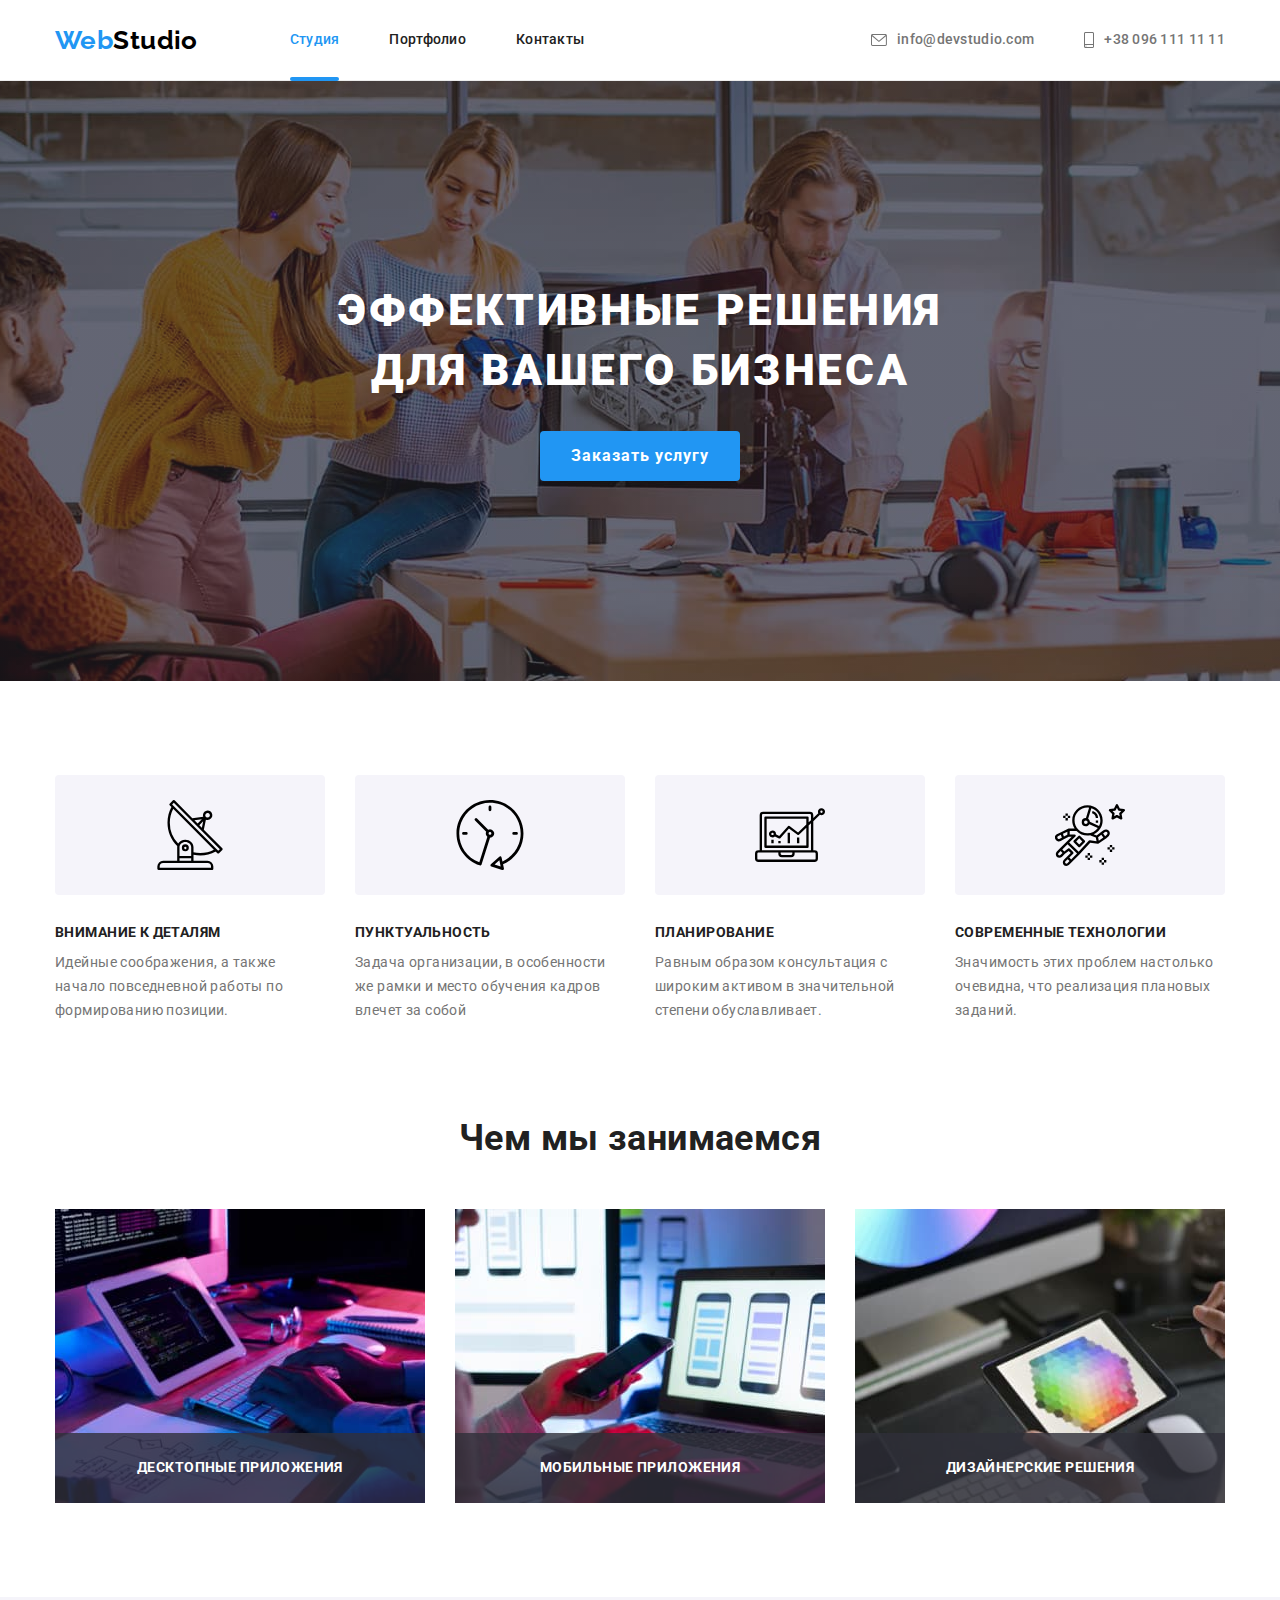
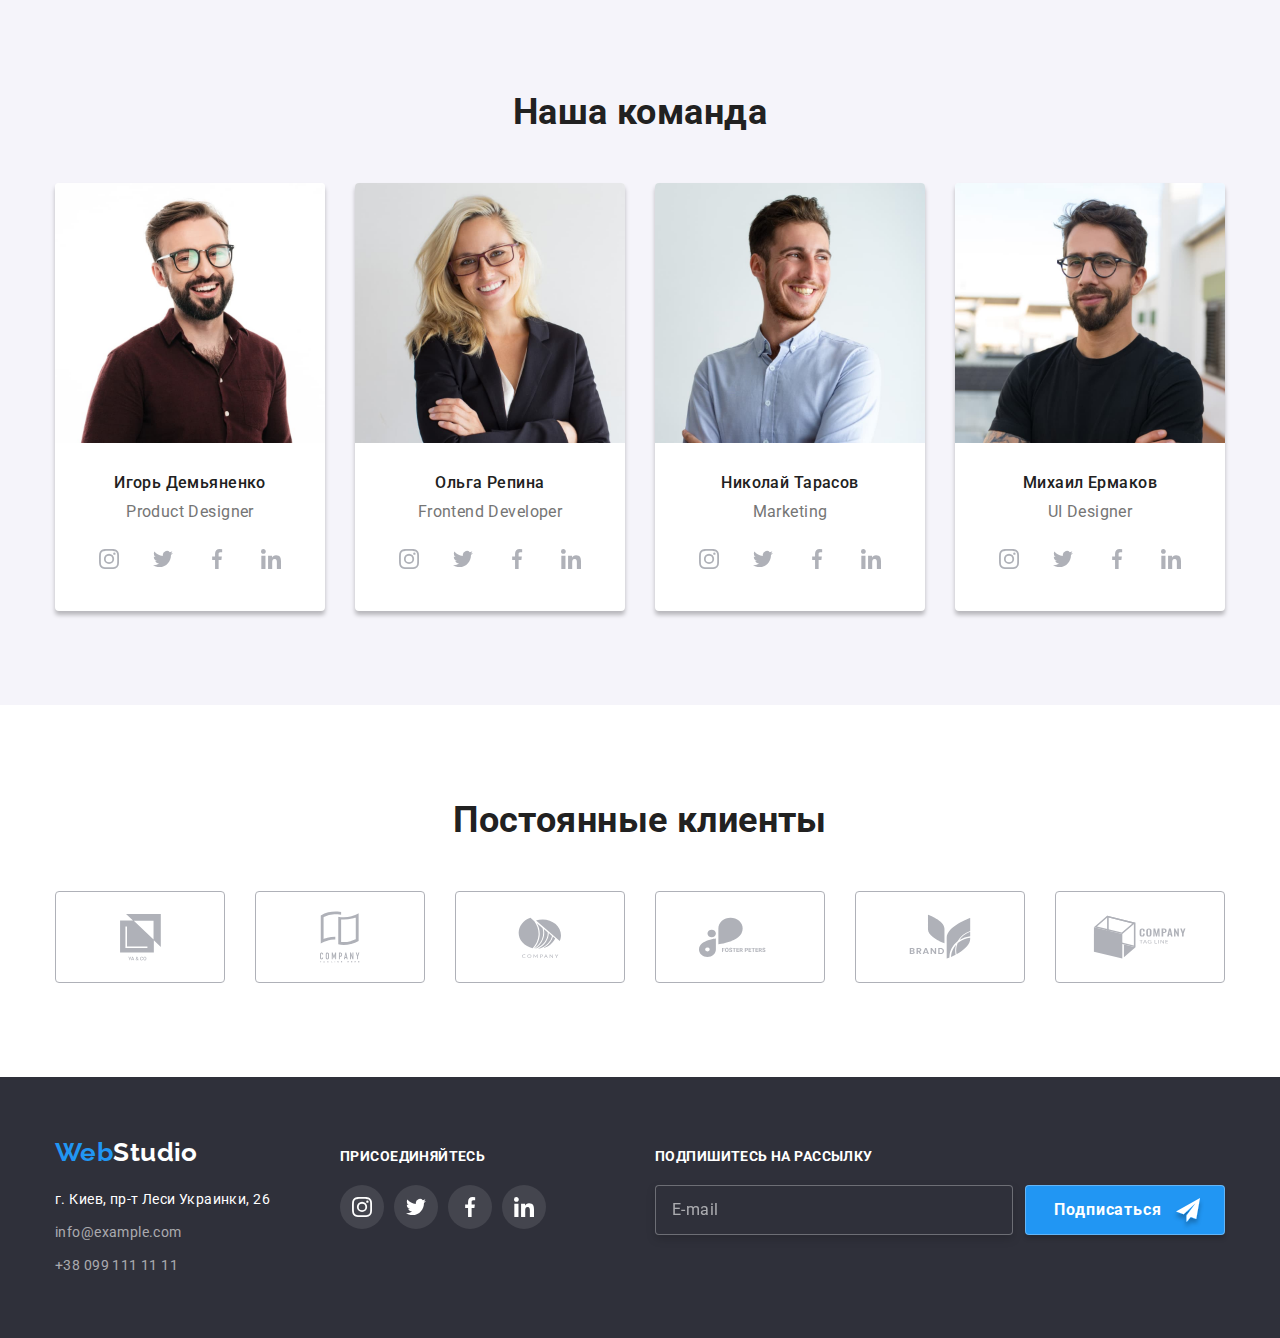
==== index.html @ 06e53507 "begin" ====
<!DOCTYPE html>
<html lang="ru">
<head>
    <meta charset="UTF-8">
    <meta name="viewport" content="width=device-width, initial-scale=1.0">
    <title>WebStudio</title>
    <link rel="preconnect" href="https://fonts.googleapis.com">
    <link rel="preconnect" href="https://fonts.gstatic.com" crossorigin>
    <link href="https://fonts.googleapis.com/css2?family=Raleway:wght@700&family=Roboto:wght@400;500;700;900&display=swap" rel="stylesheet">
    <link rel="stylesheet" href="https://cdnjs.cloudflare.com/ajax/libs/modern-normalize/1.1.0/modern-normalize.min.css">
    <link rel="stylesheet" href="./css/styles.css">
</head>
<body>
    <!-- Header -->
    <header class="header">
        <div class="conteiner main-nav">
            <nav class="navigation">
                <a class="header-logo link" href="./index.html"><span class="logo">Web</span>Studio</a>
                <ul class="navigation-list list">
                    <li class="navigation-list-item">
                        <a class="navigation-list-link link current" href="./index.html">Студия</a>
                    </li>
                    <li class="navigation-list-item">
                        <a class="navigation-list-link link" href="./portfolio.html">Портфолио</a>
                    </li>
                    <li class="navigation-list-item">
                        <a class="navigation-list-link link" href="">Контакты</a>
                    </li>
                </ul>
            </nav>
            <ul class="header-list list">
                <li class="header-list-item">
                    <a class="header-list-link link" href="mailto:info@devstudio.com">
                            <svg class="header-list-svg" width="16" height="12">
                                <use href="./images/icons.svg#envelope"></use>
                            </svg>
                        info@devstudio.com
                    </a>
                </li>
                <li class="header-list-item">
                    <a class="header-list-link link" href="tel:+380961111111">
                            <svg class="header-list-svg" width="10" height="16">
                                <use href="./images/icons.svg#smartphone"></use>
                            </svg>
                            +38 096 111 11 11
                    </a>
                </li>
            </ul>
        </div>
    </header>
    <main>
            <!-- Hero -->
        <section class="hero">
            <div class="conteiner">
                <h1 class="hero-title">Эффективные решения для вашего бизнеса</h1>
                <button class="hero-btn" type="button" data-modal-open>Заказать услугу</button>
            </div>
        </section>
        <!-- About us -->
        <section class="about-us section">
            <div class="conteiner">
                <h2 class="visually-hidden">Наши преимущества</h2>
                <ul class="about-us-list list">
                    <li class="about-us-item">
                        <div class="about-us-icon">
                            <svg class="about-us-svg" width="70" height="70">
                                <use href="./images/icons.svg#antenna"></use>
                            </svg>
                        </div>
                        <h3 class="about-us-title">Внимание к деталям</h3>
                        <p class="about-us-text">Идейные соображения, а также начало повседневной работы по формированию позиции.</p>
                    </li>
                    <li class="about-us-item">
                        <div class="about-us-icon">
                            <svg class="about-us-svg" width="70" height="70">
                                <use href="./images/icons.svg#clock"></use>
                            </svg>
                        </div>
                        <h3 class="about-us-title">Пунктуальность</h3>
                        <p class="about-us-text">Задача организации, в особенности же рамки и место обучения кадров влечет за собой</p>
                    </li>
                    <li class="about-us-item">
                        <div class="about-us-icon">
                            <svg class="about-us-svg" width="70" height="70">
                                <use href="./images/icons.svg#diagram"></use>
                            </svg>
                        </div>
                        <h3 class="about-us-title">Планирование</h3>
                        <p class="about-us-text">Равным образом консультация с широким активом в значительной степени обуславливает.</p>
                    </li>
                    <li class="about-us-item">
                        <div class="about-us-icon">
                            <svg class="about-us-svg" width="70" height="70">
                                <use href="./images/icons.svg#astronaut"></use>
                            </svg>
                        </div>
                        <h3 class="about-us-title">Современные технологии</h3>
                        <p class="about-us-text">Значимость этих проблем настолько очевидна, что реализация плановых заданий.</p>
                    </li>
                </ul>
            </div>
        </section>
        <!-- Our work -->
        <section class="our-work">
            <div class="conteiner">
                <h2 class="our-work-title">Чем мы занимаемся</h2>
                <ul class="our-work-list list">
                    <li class="our-work-item">
                        <div class="our-work-content">
                            <p class="our-work-text">Десктопные приложения</p>
                        </div>
                        <img class="our-work-img" src="./images/box1.jpg" alt="Ноутбук" width="370" height="294">
                    </li>
                    <li class="our-work-item">
                        <div class="our-work-content">
                            <p class="our-work-text">Мобильные приложения</p>
                        </div>
                        <img class="our-work-img" src="./images/box2.jpg" alt="Телефон" width="370" height="294">
                    </li>
                    <li class="our-work-item">
                        <div class="our-work-content">
                            <p class="our-work-text">Дизайнерские решения</p>
                        </div>
                        <img class="our-work-img" src="./images/box3.jpg" alt="Планшет" width="370" height="294">
                    </li>
                </ul>
            </div>
        </section>
        <!-- Our team -->
        <section class="our-team section">
            <div class="conteiner">
                <h2 class="our-team-title">Наша команда</h2>
                <ul class="our-team-list list">
                    <li class="our-team-item">
                        <img class="our-team-img" src="./images/img1.jpg" alt="Product Designer" width="270" height="260">
                        <div class="our-team-info">
                            <h3 class="our-team-name">Игорь Демьяненко</h3>
                            <p class="our-team-text" lang="en">Product Designer</p>
                            <ul class="our-team-social-icon-list list">
                                <li class="our-team-social-icon-item">
                                    <a href="" class="our-team-social-icon-link">
                                        <svg class="social-icon" width="20" height="20">
                                            <use href="./images/icons.svg#instagram"></use>
                                        </svg>
                                    </a>
                                </li>
                                <li class="our-team-social-icon-item">
                                    <a href="" class="our-team-social-icon-link">
                                        <svg class="social-icon" width="20" height="20">
                                            <use href="./images/icons.svg#twitter"></use>
                                        </svg>
                                    </a>
                                </li>
                                <li class="our-team-social-icon-item">
                                    <a href="" class="our-team-social-icon-link">
                                        <svg class="social-icon" width="20" height="20">
                                            <use href="./images/icons.svg#facebook"></use>
                                        </svg>
                                    </a>
                                </li>
                                <li class="our-team-social-icon-item">
                                    <a href="" class="our-team-social-icon-link">
                                        <svg class="social-icon" width="20" height="20">
                                            <use href="./images/icons.svg#linkedin"></use>
                                        </svg>
                                    </a>
                                </li>
                            </ul>
                        </div>
                    </li>
                    <li class="our-team-item">
                        <img class="our-team-img" src="./images/img2.jpg" alt="Frontend Developer" width="270" height="260">
                        <div class="our-team-info">
                            <h3 class="our-team-name">Ольга Репина</h3>
                            <p class="our-team-text" lang="en">Frontend Developer</p>
                            <ul class="our-team-social-icon-list list">
                                <li class="our-team-social-icon-item">
                                    <a href="" class="our-team-social-icon-link">
                                        <svg class="social-icon" width="20" height="20">
                                            <use href="./images/icons.svg#instagram"></use>
                                        </svg>
                                    </a>
                                </li>
                                <li class="our-team-social-icon-item">
                                    <a href="" class="our-team-social-icon-link">
                                        <svg class="social-icon" width="20" height="20">
                                            <use href="./images/icons.svg#twitter"></use>
                                        </svg>
                                    </a>
                                </li>
                                <li class="our-team-social-icon-item">
                                    <a href="" class="our-team-social-icon-link">
                                        <svg class="social-icon" width="20" height="20">
                                            <use href="./images/icons.svg#facebook"></use>
                                        </svg>
                                    </a>
                                </li>
                                <li class="our-team-social-icon-item">
                                    <a href="" class="our-team-social-icon-link">
                                        <svg class="social-icon" width="20" height="20">
                                            <use href="./images/icons.svg#linkedin"></use>
                                        </svg>
                                    </a>
                                </li>
                            </ul>
                        </div>
                    </li>
                    <li class="our-team-item">
                        <img class="our-team-img" src="./images/img3.jpg" alt="Marketing" width="270" height="260">
                        <div class="our-team-info">
                            <h3 class="our-team-name">Николай Тарасов</h3>
                            <p class="our-team-text" lang="en">Marketing</p>
                            <ul class="our-team-social-icon-list list">
                                <li class="our-team-social-icon-item">
                                    <a href="" class="our-team-social-icon-link">
                                        <svg class="social-icon" width="20" height="20">
                                            <use href="./images/icons.svg#instagram"></use>
                                        </svg>
                                    </a>
                                </li>
                                <li class="our-team-social-icon-item">
                                    <a href="" class="our-team-social-icon-link">
                                        <svg class="social-icon" width="20" height="20">
                                            <use href="./images/icons.svg#twitter"></use>
                                        </svg>
                                    </a>
                                </li>
                                <li class="our-team-social-icon-item">
                                    <a href="" class="our-team-social-icon-link">
                                        <svg class="social-icon" width="20" height="20">
                                            <use href="./images/icons.svg#facebook"></use>
                                        </svg>
                                    </a>
                                </li>
                                <li class="our-team-social-icon-item">
                                    <a href="" class="our-team-social-icon-link">
                                        <svg class="social-icon" width="20" height="20">
                                            <use href="./images/icons.svg#linkedin"></use>
                                        </svg>
                                    </a>
                                </li>
                            </ul>
                        </div>
                    </li>
                    <li class="our-team-item">
                        <img class="our-team-img" src="./images/img4.jpg" alt="UI Designer" width="270" height="260">
                        <div class="our-team-info">
                            <h3 class="our-team-name">Михаил Ермаков</h3>
                            <p class="our-team-text" lang="en">UI Designer</p>
                            <ul class="our-team-social-icon-list list">
                                <li class="our-team-social-icon-item">
                                    <a href="" class="our-team-social-icon-link">
                                        <svg class="social-icon" width="20" height="20">
                                            <use href="./images/icons.svg#instagram"></use>
                                        </svg>
                                    </a>
                                </li>
                                <li class="our-team-social-icon-item">
                                    <a href="" class="our-team-social-icon-link">
                                        <svg class="social-icon" width="20" height="20">
                                            <use href="./images/icons.svg#twitter"></use>
                                        </svg>
                                    </a>
                                </li>
                                <li class="our-team-social-icon-item">
                                    <a href="" class="our-team-social-icon-link">
                                        <svg class="social-icon" width="20" height="20">
                                            <use href="./images/icons.svg#facebook"></use>
                                        </svg>
                                    </a>
                                </li>
                                <li class="our-team-social-icon-item">
                                    <a href="" class="our-team-social-icon-link">
                                        <svg class="social-icon" width="20" height="20">
                                            <use href="./images/icons.svg#linkedin"></use>
                                        </svg>
                                    </a>
                                </li>
                            </ul>
                        </div>
                    </li>
                </ul>
            </div>
        </section>
        <section class="client section">
            <div class="conteiner">
            <h2 class="client-title">Постоянные клиенты</h2>
            <ul class="client-list list">
                <li class="client-item">
                    <a href="" class="client-link">
                        <svg class="client-svg" width="41" height="46.7">
                            <use href="./images/icons.svg#client-one"></use>
                        </svg>
                    </a>
                </li>
                <li class="client-item">
                    <a href="" class="client-link">
                        <svg class="client-svg" width="40" height="52">
                            <use href="./images/icons.svg#client-two"></use>
                        </svg>
                    </a>
                </li>
                <li class="client-item">
                    <a href="" class="client-link">
                        <svg class="client-svg" width="43.46" height="41.18">
                            <use href="./images/icons.svg#client-three"></use>
                        </svg>
                    </a>
                </li>
                <li class="client-item">
                    <a href="" class="client-link">
                        <svg class="client-svg" width="84.44" height="40.62">
                            <use href="./images/icons.svg#client-four"></use>
                        </svg>
                    </a>
                </li>
                <li class="client-item">
                    <a href="" class="client-link">
                        <svg class="client-svg" width="62.54" height="45.43">
                            <use href="./images/icons.svg#client-five"></use>
                        </svg>
                    </a>
                </li>
                <li class="client-item">
                    <a href="" class="client-link">
                        <svg class="client-svg" width="93.79" height="43.93">
                            <use href="./images/icons.svg#client-six"></use>
                        </svg>
                    </a>
                </li>
            </ul>
            </div>

        </section>
    </main>
 
    <!-- Footer -->
    <footer class="footer">
        <div class="conteiner footer-conteiner">
            <div class="footer-info">
                <a class="footer-logo link" href="./index.html"><span class="logo">Web</span>Studio</a>
                <address class="footer-address">
                    <ul class="footer-address-list list">
                        <li class="footer-address-item">
                            <p class="footer-address-text">г. Киев, пр-т Леси Украинки, 26</p>
                        </li>
                        <li class="footer-address-item">
                            <a class="footer-address-link link" href="mailto:info@example.com">info@example.com</a>
                        </li>
                        <li class="footer-address-item">
                            <a class="footer-address-link link" href="tel:+380991111111">+38 099 111 11 11</a>
                        </li>
                    </ul>
                
                </address> 
            </div>
            <div class="footer-social-icon">
                <p class="footer-text">Присоединяйтесь</p>
                <ul class="footer-social-icon-list list">
                    <li class="footer-social-icon-item">
                        <a href="" class="footer-social-icon-link">
                            <svg class="social-icon" width="20" height="20">
                                <use href="./images/icons.svg#instagram"></use>
                            </svg>
                        </a>
                    </li>
                    <li class="footer-social-icon-item">
                        <a href="" class="footer-social-icon-link">
                            <svg class="social-icon" width="20" height="20">
                                <use href="./images/icons.svg#twitter"></use>
                            </svg>
                        </a>
                    </li>
                    <li class="footer-social-icon-item">
                        <a href="" class="footer-social-icon-link">
                            <svg class="social-icon" width="20" height="20">
                                <use href="./images/icons.svg#facebook"></use>
                            </svg>
                        </a>
                    </li>
                    <li class="footer-social-icon-item">
                        <a href="" class="footer-social-icon-link">
                            <svg class="social-icon" width="20" height="20">
                                <use href="./images/icons.svg#linkedin"></use>
                            </svg>
                        </a>
                    </li>
                </ul>


            </div>
            <div class="footer-send">
                <p class="footer-text">Подпишитесь на рассылку</p>
                <form class="footer-form">
                    <label for="footer-name"></label>
                    <input type="email" class="footer-input" name="footer-name" id="footer-name" placeholder="E-mail">
                    <button type="submit" class="footer-btn-send"><span class="send-text">Подписаться</span></button>

                </form>

            </div>
        </div>
    </footer>
    <div class="backdrop is-hidden" data-modal>
        <div class="modal">
            <button type="button" class="close-btn" data-modal-close>
                <svg class="close-btn-svg" width="11" height="11">
                    <use href="./images/icons.svg#close"></use>
                </svg>
            </button>
            <p class="modal-title">Оставьте свои данные, мы вам перезвоним</p>
            <form class="modal-form">
                <div class="modal-form-group">
                    <label for="user-name" class="form-label"><span class="modal-form-text">Имя</span></label>
                    <div class="modal-form-part">
                        <input type="text" class="modal-input" name="user-name" id="user-name">
                        <svg class="modal-svg" width="18" height="18">
                            <use href="./images/icons.svg#person-modal"></use>
                        </svg>
                    </div>

                </div>
                <div class="modal-form-group">
                    <label for="tel" class="form-label"><span class="modal-form-text">Телефон</span></label>
                    <div class="modal-form-part">
                        <input type="tel" class="modal-input" name="tel" id="tel">
                        <svg class="modal-svg" width="18" height="18">
                            <use href="./images/icons.svg#phone-modal"></use>
                        </svg>
                    </div>

                </div>
                <div class="modal-form-group">
                    <label for="mail" class="form-label"><span class="modal-form-text">Почта</span></label>
                    <div class="modal-form-part">
                        <input type="email" class="modal-input" name="mail" id="mail">
                        <svg class="modal-svg" width="18" height="18">
                            <use href="./images/icons.svg#email-modal"></use>
                        </svg>
                    </div>

                </div>
                <div class="modal-form-group">
                    <label for="comment" class="form-label"><span class="modal-form-text">Комментарий</span></label>
                    <textarea class="modal-textarea" name="comment" id="comment" placeholder="Введите текст"></textarea>
                </div>
                <div class="modal-checkbox">
                    <input type="checkbox" class="checkbox-input" name="polyci" id="policy">
                    <label for="policy" class="checkbox-label">
                        <span class="checkbox-text">Соглашаюсь с рассылкой и принимаю <a href="" class="checkbox-link">Условия договора</a></span>
                    </label>
                        
                                  

                </div>

                <div class="modal-form-btn">
                    <button type="submit" class="modal-btn-send">Отправить</button>
                </div>

            </form>
        </div>
    </div>
    <script src="./js/modal.js"></script>
</body>
</html>
---- css/styles.css ----
:root {
    --accent-color: #2196F3;
    --main-color: #212121; 
    --second-color: #757575;
    --next-color: #FFFFFF;
    --primary-black-color: #000000;
    --bg-color:#2F303A;
    --second-bg-color: #F5F4FA;
    --address-link-color: rgba(255, 255, 255, 0.6);
    --border-color: #EEEEEE;
}
 
body {
    font-family: 'Roboto',  Tahoma, sans-serif;
    color: var( --main-color);
    background-color: var(--next-color);
    letter-spacing: 0.03em;
    font-size: 14px;
}
p, h1, h2, h3, h4, h5, h6 {
    margin: 0;
}
ul {
    padding-left: 0;
    margin: 0;
}
img{
    display: block;
    max-width: 100%;
    height: auto;
}
.link {
    text-decoration: none;
}
.list {
    list-style: none;
}
.visually-hidden {
    position: absolute;
    white-space: nowrap;
    width: 1px;
    height: 1px;
    overflow: hidden;
    border: 0;
    padding: 0;
    clip: rect(0 0 0 0);
    clip-path: inset(50%);
    margin: -1px;
  }
 
.conteiner{
    width: 1200px;
    padding-left: 15px;
    padding-right: 15px;
    margin: 0 auto;

}
.section{
    padding-top: 94px;
    padding-bottom: 94px;
}
.header{
    border-bottom: 1px solid #ECECEC;
}

.header-logo {
    margin-right: 92px;

    font-family: 'Raleway';
    font-weight: 700;
    font-size: 26px;
    line-height: 1.19;
    color: var(--primary-black-color);

}
.logo {
    color: var(--accent-color);
}
.main-nav{
    display: flex;
    align-items: center;
    justify-content: space-between;
}
.navigation{
    display: flex;
    align-items: center;
}
.navigation-list{
    display: flex;
}
.navigation-list-item:not(:last-child){
    margin-right: 50px;
}
.navigation-list-link {
    position: relative;
    display: block;
    padding-top: 32px;
    padding-bottom: 32px;
    

    font-weight: 500;
    line-height: 1.14;
    letter-spacing: 0.02em;
    color: var( --main-color);

    transition: color 250ms cubic-bezier(0.4, 0, 0.2, 1);
}
.current {
    color: var(--accent-color);
}
.current::after{
    content: "";
    display: block;
    position: absolute;
    bottom: -1px;
    height: 4px;
    width: 100%;
    border-radius: 2px;
    background-color: var(--accent-color);
}
.header-list{
    display: flex;
}
.header-list-item:not(:last-child){
    margin-right: 50px;
}

.header-list-link{
    display: flex;
    align-items: center;
    padding-top: 32px;
    padding-bottom: 32px;

    font-weight: 500;
    line-height: 1.14;
    letter-spacing: 0.02em;
    color: var( --second-color);
    fill: var(--second-color);
    
    transition: color 250ms cubic-bezier(0.4, 0, 0.2, 1),
                fill 250ms cubic-bezier(0.4, 0, 0.2, 1);

}
.navigation-list-link:hover,
.navigation-list-link:focus{
    color: var(--accent-color);
}
.header-list-svg{
    margin-right: 10px;
    
}

.header-list-link:hover,
.header-list-link:focus{
    color: var(--accent-color);
    fill: var(--accent-color);
    
}


.hero{
    padding-top: 200px;
    padding-bottom: 200px;
    text-align: center;

    height: 600px;
    max-width: 1600px;
    margin-left: auto;
    margin-right: auto;
    background-color: var(--bg-color);
    background-image: linear-gradient(rgba(47, 48, 58, 0.4), rgba(47, 48, 58, 0.4)), url(../images/hero.jpg);
    background-repeat: no-repeat;
    background-size: cover;
    background-position: center;
    
 }
.hero-title{
    width: 696px;
    margin: 0 auto;
    margin-bottom: 30px;
    font-weight: 900;
    font-size: 44px;
    line-height: 1.36;
    letter-spacing: 0.06em;
    text-transform: uppercase;
    color: var(--next-color);
}
.hero-btn{
    text-align: center;
    border: none;
    border-radius: 4px;
    
    background-color: var(--accent-color);
    font-family: 'Roboto';
    font-weight: 700;
    font-size: 16px;
    line-height: 1.88;
    letter-spacing: 0.06em;
    color: var(--next-color);
    cursor: pointer;
    
    min-width: 200px;
    height: 50px;

}
.about-us-list{
    display: flex;
}
.about-us-item{
    width: 270px;
}
.about-us-item:not(:last-child){
    margin-right: 30px;
}
.about-us-icon{
    display: flex;
    justify-content: center;
    align-items: center;
    height: 120px;
    background-color: #F5F4FA;
    border-radius: 4px;
    margin-bottom: 30px;
}
.about-us-title{
    margin-bottom: 10px;

    font-size: 14px;
    line-height: 1.14;
    text-transform: uppercase;
}
.about-us-text{
    line-height: 1.71;
    color: var(--second-color);
}
.our-work{
    padding-bottom: 94px;
}
.our-work-list{
    display: flex;
}
.our-work-item:not(:last-child){
margin-right: 30px;
}
.our-work-item{
    position: relative;
}
.our-work-content{
    display: flex;
    justify-content: center;
    align-items: center;
    position: absolute;
    bottom: 0;
    left: 0;
    width: 100%;
    height: 70px;
    background-color: rgba(47, 48, 58, 0.8);
    
}
.our-work-text{
    font-weight: 700;
    line-height: 1.14;
    text-transform: uppercase;

    color: #FFFFFF;

}
.our-work-title,
.our-team-title,
.client-title{
    margin-bottom: 50px;
    font-size: 36px;
    line-height: 1.17;
    text-align: center;
}
.our-team{
    background-color:#F5F4FA;
}
.our-team-list{
    display: flex;
}
.our-team-item{
    width: 270px;
    border-radius: 4px;
    overflow: hidden;
    background-color: #fff;
    box-shadow: 0px 4px 4px 0px rgba(0, 0, 0, 0.25);
}
.our-team-item:not(:last-child){
    margin-right: 30px;
}
.our-team-info{
    padding-top: 30px;
    padding-bottom: 30px;
    padding-right: 32px;
    padding-left: 32px;
    text-align: center;
}
.our-team-name{
    margin-bottom: 10px;
    font-weight: 500;
    font-size: 16px;
    line-height: 1.19;
}

.our-team-text{
    font-size: 16px;
    line-height: 1.19;
    color: var(--second-color);
}
.our-team-social-icon-list{
    display: flex;
    justify-content: space-between;
    margin-top: 16px;
}
.our-team-social-icon-link{
    display: flex;
    justify-content: center;
    align-items: center;
    width: 44px;
    height: 44px;
    border-radius: 50%;
    fill: #AFB1B8; 

    transition: background-color 250ms cubic-bezier(0.4, 0, 0.2, 1),
                fill 250ms cubic-bezier(0.4, 0, 0.2, 1);
}

.our-team-social-icon-link:hover,
.our-team-social-icon-link:focus{
    background-color: var(--accent-color);
    fill: var(--next-color);
}
.client-list{
    display: flex;
}
.client-link{
    display: flex;
    justify-content: center;
    align-items: center;
    width: 170px;
    height: 92px;
    border-radius: 4px;
    fill: #AFB1B8; 
    border: 1px solid #AFB1B8;

    transition: border 250ms cubic-bezier(0.4, 0, 0.2, 1),
                fill 250ms cubic-bezier(0.4, 0, 0.2, 1);
}
.client-link:hover,
.client-link:focus{
    border: 1px solid var(--accent-color);
    fill: var(--accent-color);
}
.client-item:not(:last-child){
    margin-right: 30px;
}
.footer{
    background-color: var(--bg-color);
    padding-top: 60px;
    padding-bottom: 60px;
    }
.footer-conteiner{
    display: flex;
    align-items: baseline;
    }
.footer-logo {
    font-family: 'Raleway';
    font-weight: 700;
    font-size: 26px;
    line-height: 1.19;
    color: var(--next-color);

}
.logo {
    color: var(--accent-color);
}

.footer-address{
    margin-top: 20px;
}
.footer-address-item:not(:last-child){
    margin-bottom: 9px;
}
.footer-address-text{
    font-style: normal;
    line-height: 1.71;
    color: var(--next-color);

}
.footer-address-link{
    font-style: normal;
    line-height: 1.71;
    color: var(--address-link-color);
}

.footer-text{
    font-weight: 700;
    line-height: 1.14;
    text-transform: uppercase;
    color: #FFFFFF;
    margin-bottom: 20px;

}
.footer-social-icon{
    margin-left: 70px;
    margin-right: auto;
}
.footer-social-icon-list{
    display: flex;
}
.footer-social-icon-item:not(:last-child){
    margin-right: 10px;
}
.footer-social-icon-link{
    display: flex;
    justify-content: center;
    align-items: center;
    width: 44px;
    height: 44px;
    border-radius: 50%;
    fill: var(--next-color);
    background-color: rgba(255, 255, 255, 0.1);

    transition: background-color 250ms cubic-bezier(0.4, 0, 0.2, 1);
}
.footer-social-icon-link:hover,
.footer-social-icon-link:focus{
    background-color: var(--accent-color);
}
.footer-form{
    display: flex;
}
.footer-form input::placeholder{
    font-family: 'Roboto';
font-style: normal;
font-weight: 400;
font-size: 16px;
line-height: 1.25;
align-items: center;
letter-spacing: 0.03em;

color: rgba(255, 255, 255, 0.6);

}
.footer-input{
    width: 358px;
    height: 50px;
    border: 1px solid rgba(255, 255, 255, 0.3);
    filter: drop-shadow(0px 4px 4px rgba(0, 0, 0, 0.15));
    border-radius: 4px;
    background-color: var(--bg-color);
    padding-left: 16px;
    color: var(--next-color);
}
.footer-btn-send{
    min-width: 200px;
    height: 50px;
    background-color: var(--accent-color);
    color: var(--next-color);
    cursor: pointer;
    border: 1px solid rgba(255, 255, 255, 0.3);
    box-shadow: 0px 4px 4px rgba(0, 0, 0, 0.15);
    border-radius: 4px;
    margin-left: 12px;
}
.send-text{
    font-family: 'Roboto';
    font-weight: 700;
    font-size: 16px;
    line-height: 1.88;
    letter-spacing: 0.06em;
       
    display: flex;
    justify-content: center;
    align-items: center;
     
}
.send-text::after{
    content: url(../images/icon-send.svg);
    
    width: 24px;
    height: 24px;
    margin-left: 10px;
       
}
.backdrop{
    position: fixed;
    width: 100%;
    height: 100%;
    top: 0;
    left: 0;
    background-color: rgba(0, 0, 0, 0.2);
    opacity: 1;
    transition: opacity 250ms cubic-bezier(0.4, 0, 0.2, 1);
    
    
}
.modal{
    width: 528px;
    
    background-color: #fff;
    border-radius: 4px;
    box-shadow: (0px 4px 4px rgba(0, 0, 0, 0.25));

    position: absolute;
    top: 50%;
    left: 50%;
    transform: translate(-50%, -50%) scale(1,1);
    transition: transform 250ms cubic-bezier(0.4, 0, 0.2, 1);
    
    padding: 40px;
    
}
.close-btn{
    position: absolute;
    top: 8px;
    right: 8px;
    display: flex;
    justify-content: center;
    align-items: center;
    width: 30px;
    height: 30px;
    
    background-color: #fff;
    border-radius: 50%;
    border: 1px solid rgba(0, 0, 0, 0.1);
    transition: fill 250ms cubic-bezier(0.4, 0, 0.2, 1);
}
.close-btn:hover,
.close-btn:focus{
   fill: var(--accent-color);
}
.modal-title{
font-weight: 700;
font-size: 20px;
line-height: 1.15;
text-align: center;
margin-bottom: 12px;
    
}
.modal-form{
    width: 448px;
}
.modal-form-group{
    display: flex;
    flex-direction: column;
}
.modal-form-group:not(:last-child){
    margin-bottom: 10px;
}
.modal-form-group:last-child{

    margin-bottom: 20px;    
}
.modal-form-text{
    font-size: 12px;
    line-height: 1.17;
    letter-spacing: 0.01em;
    margin-bottom: 4px;

    color: var(--second-color);

}
.modal-form-part{
    position: relative;
}
.modal-input{
    padding: 11px 42px;
    border: 1px solid rgba(33, 33, 33, 0.2);
    border-radius: 4px;
    width: 100%;
    transition: outline-color 250ms cubic-bezier(0.4, 0, 0.2, 1);

}
.modal-svg{
    position: absolute;
    top: 50%;
    left: 12px;
    transform: translateY(-50%);
    transition: fill 250ms cubic-bezier(0.4, 0, 0.2, 1);
}
.modal-textarea:focus,
.modal-input:focus{
   outline-color: var(--accent-color);
}

.modal-input:focus +.modal-svg{
    fill: var(--accent-color);
}
.modal-textarea{
    resize: none;
    width: 100%;
    height: 120px;
    border: 1px solid rgba(33, 33, 33, 0.2);
    border-radius: 4px; 
    padding: 12px 16px;
    transition: outline-color 250ms cubic-bezier(0.4, 0, 0.2, 1);

}
.modal-textarea::placeholder{
    font-family: 'Roboto';
    font-style: normal;
    font-weight: 400;
    font-size: 12px;
    line-height: 14px;
    letter-spacing: 0.01em;


    color: rgba(117, 117, 117, 0.5);
}

.checkbox-input{
    position: absolute;
    width: 1px;
    height: 1px;
    margin: -1px;
    border: 0;
    padding: 0;
    clip: rect(0 0 0 0);
    overflow: hidden;
}

.checkbox-text{
    line-height: 1.71;
    color: #757575;
}
.checkbox-link{
    line-height: 1.71;
    color: var(--accent-color);
    text-decoration-line: underline;

}
.checkbox-text::before{
    content: " ";
    display: inline-block;
    width: 16px;
    height: 15px;
    margin-right: 8px;
    border: 2px solid #212121;
    vertical-align: middle;
   
}
.checkbox-input:checked + .checkbox-label .checkbox-text::before{
    background-color: var(--accent-color);
    background-image: url(../images/iconcheck.svg);
    border: 2px solid var(--accent-color);
}
.modal-checkbox{
    text-align: center;
}
.modal-form-btn{
    text-align: center;
    margin-top: 30px;
}
.modal-btn-send{
    text-align: center;
    border: none;
    border-radius: 4px;
    
    background-color: var(--accent-color);
    box-shadow: 0px 4px 4px rgba(0, 0, 0, 0.15);
    font-family: 'Roboto';
    font-weight: 700;
    font-size: 16px;
    line-height: 1.88;
    letter-spacing: 0.06em;
    color: var(--next-color);
    cursor: pointer;
    
    min-width: 200px;
    height: 50px;
    transition: background-color 250ms cubic-bezier(0.4, 0, 0.2, 1);

}
.modal-btn-send:hover,
.modal-btn-send:focus{
    background-color: #188CE8;
}
.is-hidden{
    opacity: 0;
    visibility: hidden;
    pointer-events: none;
}
.is-hidden .modal{
    transform: translate(-50%, -50%) scale(0.1,0.1);
}

.portfolio-navigation-list{
    display: flex;
    justify-content: center;
    margin-bottom: 50px;
}
.portfolio-navigation-item:not(:last-child){
    margin-right: 8px;
}
.portfolio-btn{
    cursor: pointer;
    border: none;
    border-radius: 4px;
    padding: 6px 22px;
    font-family: 'Roboto';
    font-weight: 500;
    font-size: 16px;
    line-height: 1.62;
    color: var(--main-color);
    background-color: var(--second-bg-color);
    transition: background-color 250ms cubic-bezier(0.4, 0, 0.2, 1),
                color 250ms cubic-bezier(0.4, 0, 0.2, 1),
                box-shadow 250ms cubic-bezier(0.4, 0, 0.2, 1);


}
.portfolio-btn:hover,
.portfolio-btn:focus{
    color: var(--next-color);
    background-color: var(--accent-color);
    box-shadow: 0px 4px 4px 0px rgba(0, 0, 0, 0.25);
}

.portfolio-list{
    display: flex;
    flex-wrap: wrap;

    margin-left: -30px;
    margin-top: -30px;
}
.portfolio-list-item{
    flex-basis: calc(100%/3-30px);
    margin-left: 30px;
    margin-top: 30px;

}
.portfolio-list-link{
    display: block;

    transition: overflow 250ms cubic-bezier(0.4, 0, 0.2, 1),
                border-radius 250ms cubic-bezier(0.4, 0, 0.2, 1),
                box-shadow 250ms cubic-bezier(0.4, 0, 0.2, 1);
}
.portfolio-list-link:hover,
.portfolio-list-link:focus{
    overflow: hidden;
    border-radius: 4px;
    box-shadow: 0px 4px 4px 0px rgba(0, 0, 0, 0.25);
}
.portfolio-overlay{
    position: relative;
    overflow: hidden;
    
}
.portfolio-overlay-text{
    position: absolute;
    left: 0;
    top: 0;
    width: 100%;
    height: 100%;
    padding: 63px 24px;
    background-color: rgba(33, 150, 243, 0.9);

    font-size: 18px;
    line-height: 1.56;
    letter-spacing: 0.03em;
    color: #FFFFFF;
    transform: translateY(101%);
    transition: transform 250ms cubic-bezier(0.4, 0, 0.2, 1);
    
}
.portfolio-list-link:hover .portfolio-overlay-text{
    transform: translateY(0);
}

.portfolio-list-info{
    padding: 20px 24px;
    border-right: 1px solid var(--border-color);
    border-bottom: 1px solid var(--border-color);
    border-left: 1px solid var(--border-color);
    
}
.portfolio-list-title{
    margin-bottom: 4px;

    font-weight: 700;
    font-size: 18px;
    line-height: 2;
    letter-spacing: 0.06em;
    color: var(--main-color)

}
.portfolio-list-text{
    font-size: 16px;
    line-height: 1.88;
    color: var(--second-color);
}
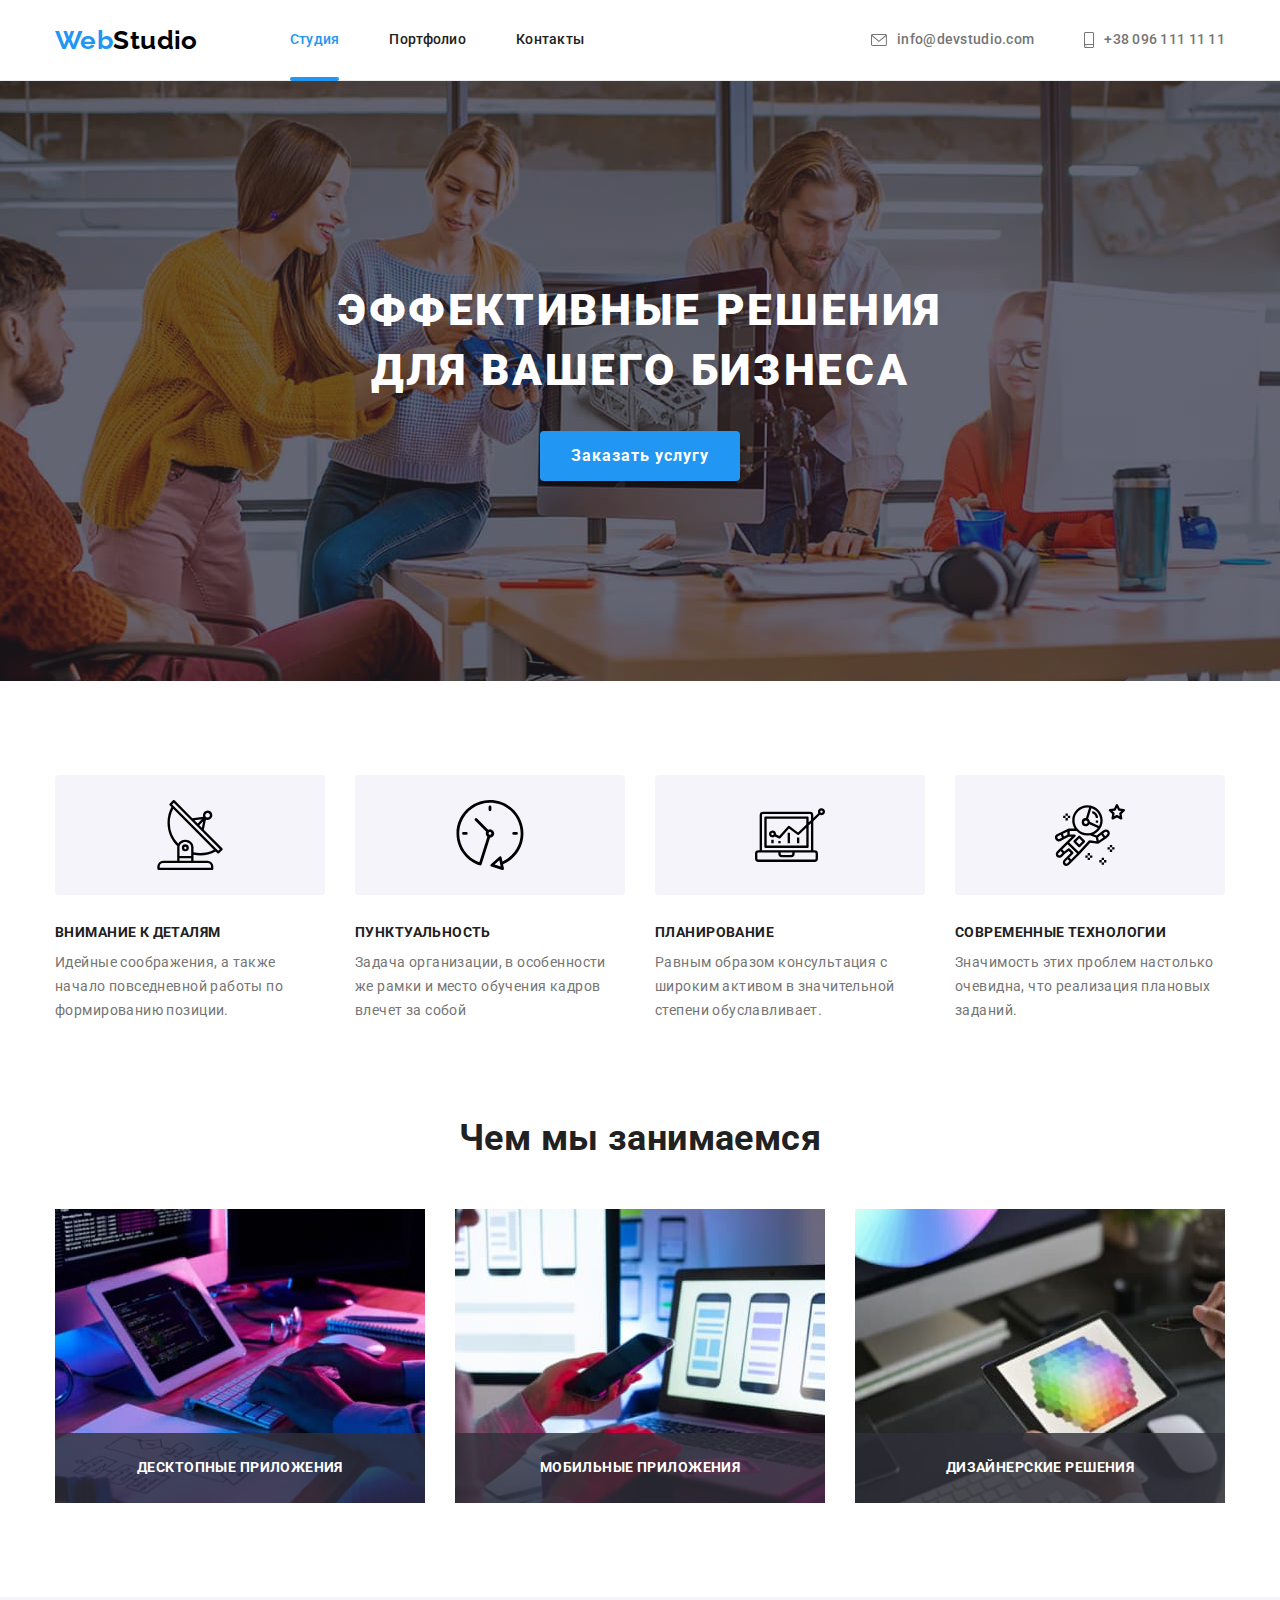
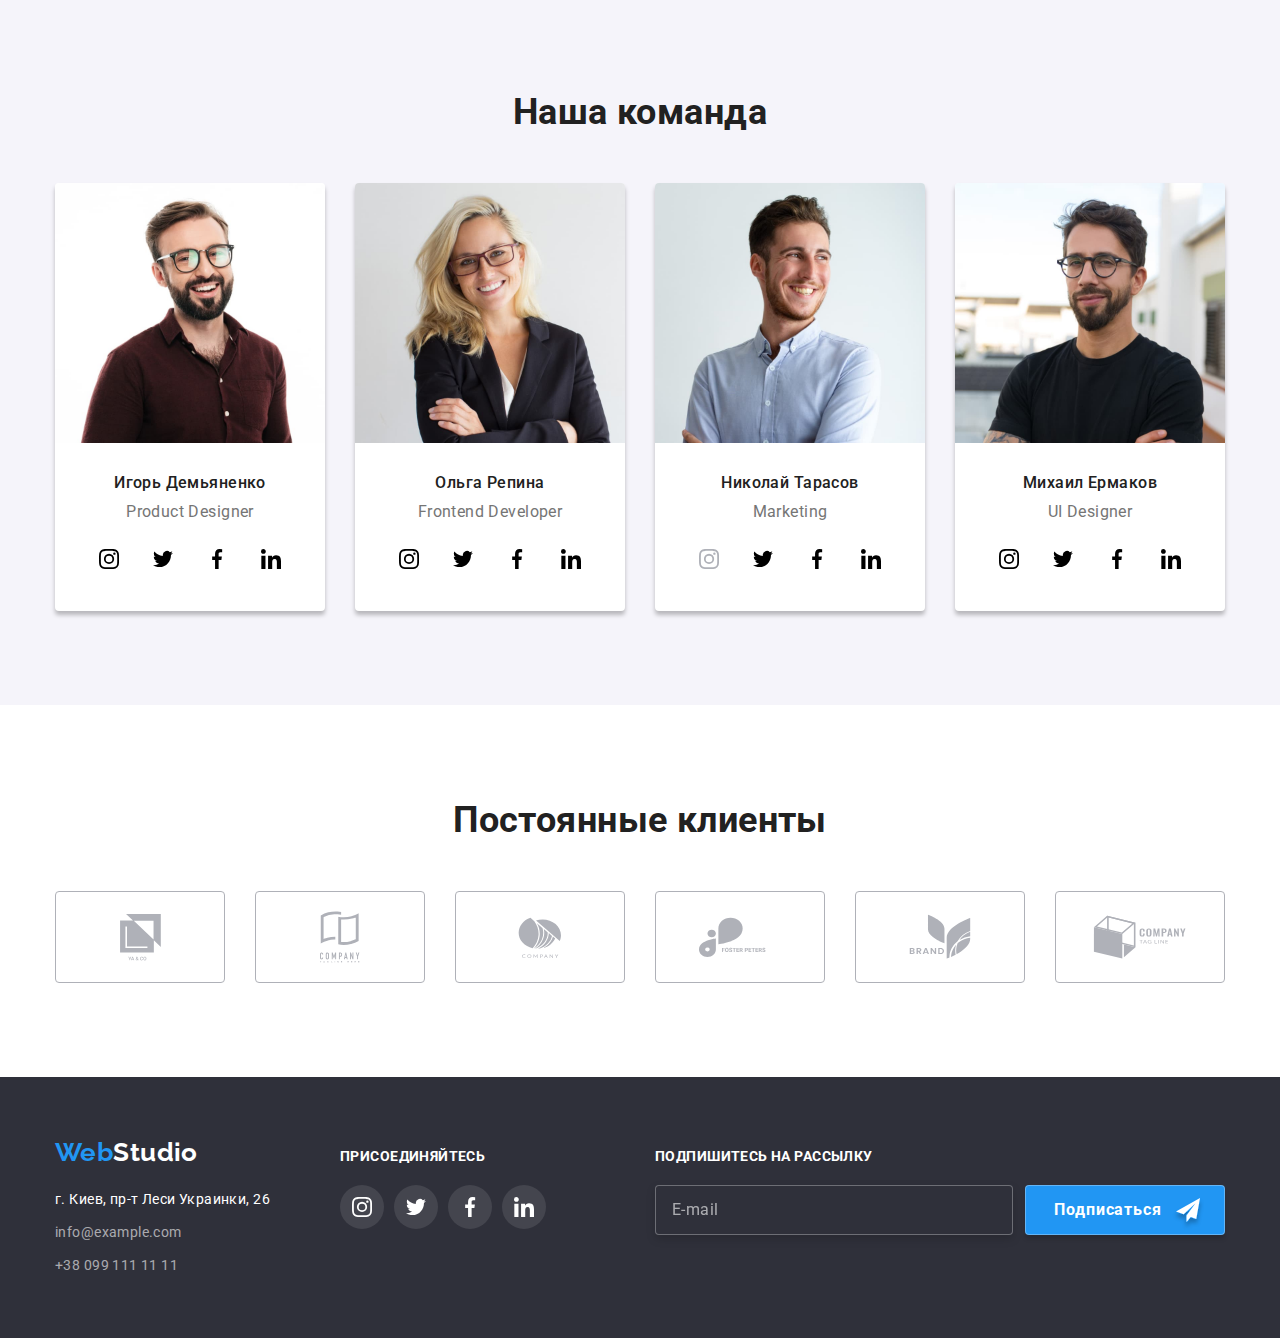
==== commit d1c67c86: "BEM" ====
--- a/index.html
+++ b/index.html
@@ -15,31 +15,31 @@
     <header class="header">
         <div class="conteiner main-nav">
             <nav class="navigation">
-                <a class="header-logo link" href="./index.html"><span class="logo">Web</span>Studio</a>
+                <a class="logo link" href="./index.html"><span class="logo__accent">Web</span>Studio</a>
                 <ul class="navigation-list list">
-                    <li class="navigation-list-item">
-                        <a class="navigation-list-link link current" href="./index.html">Студия</a>
-                    </li>
-                    <li class="navigation-list-item">
-                        <a class="navigation-list-link link" href="./portfolio.html">Портфолио</a>
-                    </li>
-                    <li class="navigation-list-item">
-                        <a class="navigation-list-link link" href="">Контакты</a>
+                    <li class="navigation-list__item">
+                        <a class="navigation-list__link link current" href="./index.html">Студия</a>
+                    </li>
+                    <li class="navigation-list__item">
+                        <a class="navigation-list__link link" href="./portfolio.html">Портфолио</a>
+                    </li>
+                    <li class="navigation-list__item">
+                        <a class="navigation-list__link link" href="">Контакты</a>
                     </li>
                 </ul>
             </nav>
-            <ul class="header-list list">
-                <li class="header-list-item">
-                    <a class="header-list-link link" href="mailto:info@devstudio.com">
-                            <svg class="header-list-svg" width="16" height="12">
+            <ul class="info-list list">
+                <li class="info-list__item">
+                    <a class="info-list__link link" href="mailto:info@devstudio.com">
+                            <svg class="info-list__svg" width="16" height="12">
                                 <use href="./images/icons.svg#envelope"></use>
                             </svg>
                         info@devstudio.com
                     </a>
                 </li>
-                <li class="header-list-item">
-                    <a class="header-list-link link" href="tel:+380961111111">
-                            <svg class="header-list-svg" width="10" height="16">
+                <li class="info-list__item">
+                    <a class="info-list__link link" href="tel:+380961111111">
+                            <svg class="info-list__svg" width="10" height="16">
                                 <use href="./images/icons.svg#smartphone"></use>
                             </svg>
                             +38 096 111 11 11
@@ -52,50 +52,50 @@
             <!-- Hero -->
         <section class="hero">
             <div class="conteiner">
-                <h1 class="hero-title">Эффективные решения для вашего бизнеса</h1>
-                <button class="hero-btn" type="button" data-modal-open>Заказать услугу</button>
+                <h1 class="hero__title">Эффективные решения для вашего бизнеса</h1>
+                <button class="btn hero__btn" type="button" data-modal-open>Заказать услугу</button>
             </div>
         </section>
         <!-- About us -->
         <section class="about-us section">
             <div class="conteiner">
                 <h2 class="visually-hidden">Наши преимущества</h2>
-                <ul class="about-us-list list">
-                    <li class="about-us-item">
-                        <div class="about-us-icon">
-                            <svg class="about-us-svg" width="70" height="70">
+                <ul class="about-us__list list">
+                    <li class="about-us__item">
+                        <div class="about-us__icon">
+                            <svg class="about-us__svg" width="70" height="70">
                                 <use href="./images/icons.svg#antenna"></use>
                             </svg>
                         </div>
-                        <h3 class="about-us-title">Внимание к деталям</h3>
-                        <p class="about-us-text">Идейные соображения, а также начало повседневной работы по формированию позиции.</p>
-                    </li>
-                    <li class="about-us-item">
-                        <div class="about-us-icon">
-                            <svg class="about-us-svg" width="70" height="70">
+                        <h3 class="about-us__title">Внимание к деталям</h3>
+                        <p class="about-us__text">Идейные соображения, а также начало повседневной работы по формированию позиции.</p>
+                    </li>
+                    <li class="about-us__item">
+                        <div class="about-us__icon">
+                            <svg class="about-us__svg" width="70" height="70">
                                 <use href="./images/icons.svg#clock"></use>
                             </svg>
                         </div>
-                        <h3 class="about-us-title">Пунктуальность</h3>
-                        <p class="about-us-text">Задача организации, в особенности же рамки и место обучения кадров влечет за собой</p>
-                    </li>
-                    <li class="about-us-item">
-                        <div class="about-us-icon">
-                            <svg class="about-us-svg" width="70" height="70">
+                        <h3 class="about-us__title">Пунктуальность</h3>
+                        <p class="about-us__text">Задача организации, в особенности же рамки и место обучения кадров влечет за собой</p>
+                    </li>
+                    <li class="about-us__item">
+                        <div class="about-us__icon">
+                            <svg class="about-us__svg" width="70" height="70">
                                 <use href="./images/icons.svg#diagram"></use>
                             </svg>
                         </div>
-                        <h3 class="about-us-title">Планирование</h3>
-                        <p class="about-us-text">Равным образом консультация с широким активом в значительной степени обуславливает.</p>
-                    </li>
-                    <li class="about-us-item">
-                        <div class="about-us-icon">
-                            <svg class="about-us-svg" width="70" height="70">
+                        <h3 class="about-us__title">Планирование</h3>
+                        <p class="about-us__text">Равным образом консультация с широким активом в значительной степени обуславливает.</p>
+                    </li>
+                    <li class="about-us__item">
+                        <div class="about-us__icon">
+                            <svg class="about-us__svg" width="70" height="70">
                                 <use href="./images/icons.svg#astronaut"></use>
                             </svg>
                         </div>
-                        <h3 class="about-us-title">Современные технологии</h3>
-                        <p class="about-us-text">Значимость этих проблем настолько очевидна, что реализация плановых заданий.</p>
+                        <h3 class="about-us__title">Современные технологии</h3>
+                        <p class="about-us__text">Значимость этих проблем настолько очевидна, что реализация плановых заданий.</p>
                     </li>
                 </ul>
             </div>
@@ -103,25 +103,25 @@
         <!-- Our work -->
         <section class="our-work">
             <div class="conteiner">
-                <h2 class="our-work-title">Чем мы занимаемся</h2>
-                <ul class="our-work-list list">
-                    <li class="our-work-item">
-                        <div class="our-work-content">
-                            <p class="our-work-text">Десктопные приложения</p>
-                        </div>
-                        <img class="our-work-img" src="./images/box1.jpg" alt="Ноутбук" width="370" height="294">
-                    </li>
-                    <li class="our-work-item">
-                        <div class="our-work-content">
-                            <p class="our-work-text">Мобильные приложения</p>
-                        </div>
-                        <img class="our-work-img" src="./images/box2.jpg" alt="Телефон" width="370" height="294">
-                    </li>
-                    <li class="our-work-item">
-                        <div class="our-work-content">
-                            <p class="our-work-text">Дизайнерские решения</p>
-                        </div>
-                        <img class="our-work-img" src="./images/box3.jpg" alt="Планшет" width="370" height="294">
+                <h2 class="title">Чем мы занимаемся</h2>
+                <ul class="our-work__list list">
+                    <li class="our-work__item">
+                        <div class="our-work__content">
+                            <p class="our-work__text">Десктопные приложения</p>
+                        </div>
+                        <img class="our-work__img" src="./images/box1.jpg" alt="Ноутбук" width="370" height="294">
+                    </li>
+                    <li class="our-work__item">
+                        <div class="our-work__content">
+                            <p class="our-work__text">Мобильные приложения</p>
+                        </div>
+                        <img class="our-work__img" src="./images/box2.jpg" alt="Телефон" width="370" height="294">
+                    </li>
+                    <li class="our-work__item">
+                        <div class="our-work__content">
+                            <p class="our-work__text">Дизайнерские решения</p>
+                        </div>
+                        <img class="our-work__img" src="./images/box3.jpg" alt="Планшет" width="370" height="294">
                     </li>
                 </ul>
             </div>
@@ -129,38 +129,38 @@
         <!-- Our team -->
         <section class="our-team section">
             <div class="conteiner">
-                <h2 class="our-team-title">Наша команда</h2>
-                <ul class="our-team-list list">
-                    <li class="our-team-item">
-                        <img class="our-team-img" src="./images/img1.jpg" alt="Product Designer" width="270" height="260">
-                        <div class="our-team-info">
-                            <h3 class="our-team-name">Игорь Демьяненко</h3>
-                            <p class="our-team-text" lang="en">Product Designer</p>
-                            <ul class="our-team-social-icon-list list">
-                                <li class="our-team-social-icon-item">
-                                    <a href="" class="our-team-social-icon-link">
-                                        <svg class="social-icon" width="20" height="20">
+                <h2 class="title">Наша команда</h2>
+                <ul class="our-team__list list">
+                    <li class="our-team__item">
+                        <img class="our-team__img" src="./images/img1.jpg" alt="Product Designer" width="270" height="260">
+                        <div class="our-team__info">
+                            <h3 class="our-team__name">Игорь Демьяненко</h3>
+                            <p class="our-team__text" lang="en">Product Designer</p>
+                            <ul class="social-list list">
+                                <li class="social-list__item">
+                                    <a href="" class="social-list__link">
+                                        <svg class="social-list__icon" width="20" height="20">
                                             <use href="./images/icons.svg#instagram"></use>
                                         </svg>
                                     </a>
                                 </li>
-                                <li class="our-team-social-icon-item">
-                                    <a href="" class="our-team-social-icon-link">
-                                        <svg class="social-icon" width="20" height="20">
+                                <li class="social-list__item">
+                                    <a href="" class="social-list__link">
+                                        <svg class="social-list__icon" width="20" height="20">
                                             <use href="./images/icons.svg#twitter"></use>
                                         </svg>
                                     </a>
                                 </li>
-                                <li class="our-team-social-icon-item">
-                                    <a href="" class="our-team-social-icon-link">
-                                        <svg class="social-icon" width="20" height="20">
+                                <li class="social-list__item">
+                                    <a href="" class="social-list__link">
+                                        <svg class="social-list__icon" width="20" height="20">
                                             <use href="./images/icons.svg#facebook"></use>
                                         </svg>
                                     </a>
                                 </li>
-                                <li class="our-team-social-icon-item">
-                                    <a href="" class="our-team-social-icon-link">
-                                        <svg class="social-icon" width="20" height="20">
+                                <li class="social-list__item">
+                                    <a href="" class="social-list__link">
+                                        <svg class="social-list__icon" width="20" height="20">
                                             <use href="./images/icons.svg#linkedin"></use>
                                         </svg>
                                     </a>
@@ -168,36 +168,36 @@
                             </ul>
                         </div>
                     </li>
-                    <li class="our-team-item">
-                        <img class="our-team-img" src="./images/img2.jpg" alt="Frontend Developer" width="270" height="260">
-                        <div class="our-team-info">
-                            <h3 class="our-team-name">Ольга Репина</h3>
-                            <p class="our-team-text" lang="en">Frontend Developer</p>
-                            <ul class="our-team-social-icon-list list">
-                                <li class="our-team-social-icon-item">
-                                    <a href="" class="our-team-social-icon-link">
-                                        <svg class="social-icon" width="20" height="20">
+                    <li class="our-team__item">
+                        <img class="our-team__img" src="./images/img2.jpg" alt="Frontend Developer" width="270" height="260">
+                        <div class="our-team__info">
+                            <h3 class="our-team__name">Ольга Репина</h3>
+                            <p class="our-team__text" lang="en">Frontend Developer</p>
+                            <ul class="social-list list">
+                                <li class="social-list__item">
+                                    <a href="" class="social-list__link">
+                                        <svg class="social-list__icon" width="20" height="20">
                                             <use href="./images/icons.svg#instagram"></use>
                                         </svg>
                                     </a>
                                 </li>
-                                <li class="our-team-social-icon-item">
-                                    <a href="" class="our-team-social-icon-link">
-                                        <svg class="social-icon" width="20" height="20">
+                                <li class="social-list__item">
+                                    <a href="" class="social-list__link">
+                                        <svg class="social-list__icon" width="20" height="20">
                                             <use href="./images/icons.svg#twitter"></use>
                                         </svg>
                                     </a>
                                 </li>
-                                <li class="our-team-social-icon-item">
-                                    <a href="" class="our-team-social-icon-link">
-                                        <svg class="social-icon" width="20" height="20">
+                                <li class="social-list__item">
+                                    <a href="" class="social-list__link">
+                                        <svg class="social-list__icon" width="20" height="20">
                                             <use href="./images/icons.svg#facebook"></use>
                                         </svg>
                                     </a>
                                 </li>
-                                <li class="our-team-social-icon-item">
-                                    <a href="" class="our-team-social-icon-link">
-                                        <svg class="social-icon" width="20" height="20">
+                                <li class="social-list__item">
+                                    <a href="" class="social-list__link">
+                                        <svg class="social-list__icon" width="20" height="20">
                                             <use href="./images/icons.svg#linkedin"></use>
                                         </svg>
                                     </a>
@@ -205,36 +205,36 @@
                             </ul>
                         </div>
                     </li>
-                    <li class="our-team-item">
-                        <img class="our-team-img" src="./images/img3.jpg" alt="Marketing" width="270" height="260">
-                        <div class="our-team-info">
-                            <h3 class="our-team-name">Николай Тарасов</h3>
-                            <p class="our-team-text" lang="en">Marketing</p>
-                            <ul class="our-team-social-icon-list list">
-                                <li class="our-team-social-icon-item">
-                                    <a href="" class="our-team-social-icon-link">
-                                        <svg class="social-icon" width="20" height="20">
+                    <li class="our-team__item">
+                        <img class="our-team__img" src="./images/img3.jpg" alt="Marketing" width="270" height="260">
+                        <div class="our-team__info">
+                            <h3 class="our-team__name">Николай Тарасов</h3>
+                            <p class="our-team__text" lang="en">Marketing</p>
+                            <ul class="social-list list">
+                                <li class="social-list__item">
+                                    <a href="" class="social-list__link our-team__social-list">
+                                        <svg class="social-list__icon" width="20" height="20">
                                             <use href="./images/icons.svg#instagram"></use>
                                         </svg>
                                     </a>
                                 </li>
-                                <li class="our-team-social-icon-item">
-                                    <a href="" class="our-team-social-icon-link">
-                                        <svg class="social-icon" width="20" height="20">
+                                <li class="social-list__item">
+                                    <a href="" class="social-list__link">
+                                        <svg class="social-list__icon" width="20" height="20">
                                             <use href="./images/icons.svg#twitter"></use>
                                         </svg>
                                     </a>
                                 </li>
-                                <li class="our-team-social-icon-item">
-                                    <a href="" class="our-team-social-icon-link">
-                                        <svg class="social-icon" width="20" height="20">
+                                <li class="social-list__item">
+                                    <a href="" class="social-list__link">
+                                        <svg class="social-list__icon" width="20" height="20">
                                             <use href="./images/icons.svg#facebook"></use>
                                         </svg>
                                     </a>
                                 </li>
-                                <li class="our-team-social-icon-item">
-                                    <a href="" class="our-team-social-icon-link">
-                                        <svg class="social-icon" width="20" height="20">
+                                <li class="social-list__item">
+                                    <a href="" class="social-list__link">
+                                        <svg class="social-list__icon" width="20" height="20">
                                             <use href="./images/icons.svg#linkedin"></use>
                                         </svg>
                                     </a>
@@ -242,36 +242,36 @@
                             </ul>
                         </div>
                     </li>
-                    <li class="our-team-item">
-                        <img class="our-team-img" src="./images/img4.jpg" alt="UI Designer" width="270" height="260">
-                        <div class="our-team-info">
-                            <h3 class="our-team-name">Михаил Ермаков</h3>
-                            <p class="our-team-text" lang="en">UI Designer</p>
-                            <ul class="our-team-social-icon-list list">
-                                <li class="our-team-social-icon-item">
-                                    <a href="" class="our-team-social-icon-link">
-                                        <svg class="social-icon" width="20" height="20">
+                    <li class="our-team__item">
+                        <img class="our-team__img" src="./images/img4.jpg" alt="UI Designer" width="270" height="260">
+                        <div class="our-team__info">
+                            <h3 class="our-team__name">Михаил Ермаков</h3>
+                            <p class="our-team__text" lang="en">UI Designer</p>
+                            <ul class="social-list list">
+                                <li class="social-list__item">
+                                    <a href="" class="social-list__link">
+                                        <svg class="social-list__icon" width="20" height="20">
                                             <use href="./images/icons.svg#instagram"></use>
                                         </svg>
                                     </a>
                                 </li>
-                                <li class="our-team-social-icon-item">
-                                    <a href="" class="our-team-social-icon-link">
-                                        <svg class="social-icon" width="20" height="20">
+                                <li class="social-list__item">
+                                    <a href="" class="social-list__link">
+                                        <svg class="social-list__icon" width="20" height="20">
                                             <use href="./images/icons.svg#twitter"></use>
                                         </svg>
                                     </a>
                                 </li>
-                                <li class="our-team-social-icon-item">
-                                    <a href="" class="our-team-social-icon-link">
-                                        <svg class="social-icon" width="20" height="20">
+                                <li class="social-list__item">
+                                    <a href="" class="social-list__link">
+                                        <svg class="social-list__icon" width="20" height="20">
                                             <use href="./images/icons.svg#facebook"></use>
                                         </svg>
                                     </a>
                                 </li>
-                                <li class="our-team-social-icon-item">
-                                    <a href="" class="our-team-social-icon-link">
-                                        <svg class="social-icon" width="20" height="20">
+                                <li class="social-list__item">
+                                    <a href="" class="social-list__link">
+                                        <svg class="social-list__icon" width="20" height="20">
                                             <use href="./images/icons.svg#linkedin"></use>
                                         </svg>
                                     </a>
@@ -284,46 +284,46 @@
         </section>
         <section class="client section">
             <div class="conteiner">
-            <h2 class="client-title">Постоянные клиенты</h2>
-            <ul class="client-list list">
-                <li class="client-item">
-                    <a href="" class="client-link">
-                        <svg class="client-svg" width="41" height="46.7">
+            <h2 class="title">Постоянные клиенты</h2>
+            <ul class="client__list list">
+                <li class="client__item">
+                    <a href="" class="client__link">
+                        <svg class="client__svg" width="41" height="46.7">
                             <use href="./images/icons.svg#client-one"></use>
                         </svg>
                     </a>
                 </li>
-                <li class="client-item">
-                    <a href="" class="client-link">
-                        <svg class="client-svg" width="40" height="52">
+                <li class="client__item">
+                    <a href="" class="client__link">
+                        <svg class="client__svg" width="40" height="52">
                             <use href="./images/icons.svg#client-two"></use>
                         </svg>
                     </a>
                 </li>
-                <li class="client-item">
-                    <a href="" class="client-link">
-                        <svg class="client-svg" width="43.46" height="41.18">
+                <li class="client__item">
+                    <a href="" class="client__link">
+                        <svg class="client__svg" width="43.46" height="41.18">
                             <use href="./images/icons.svg#client-three"></use>
                         </svg>
                     </a>
                 </li>
-                <li class="client-item">
-                    <a href="" class="client-link">
-                        <svg class="client-svg" width="84.44" height="40.62">
+                <li class="client__item">
+                    <a href="" class="client__link">
+                        <svg class="client__svg" width="84.44" height="40.62">
                             <use href="./images/icons.svg#client-four"></use>
                         </svg>
                     </a>
                 </li>
-                <li class="client-item">
-                    <a href="" class="client-link">
-                        <svg class="client-svg" width="62.54" height="45.43">
+                <li class="client__item">
+                    <a href="" class="client__link">
+                        <svg class="client__svg" width="62.54" height="45.43">
                             <use href="./images/icons.svg#client-five"></use>
                         </svg>
                     </a>
                 </li>
-                <li class="client-item">
-                    <a href="" class="client-link">
-                        <svg class="client-svg" width="93.79" height="43.93">
+                <li class="client__item">
+                    <a href="" class="client__link">
+                        <svg class="client__svg" width="93.79" height="43.93">
                             <use href="./images/icons.svg#client-six"></use>
                         </svg>
                     </a>
@@ -336,51 +336,51 @@
  
     <!-- Footer -->
     <footer class="footer">
-        <div class="conteiner footer-conteiner">
+        <div class="conteiner footer__conteiner">
             <div class="footer-info">
-                <a class="footer-logo link" href="./index.html"><span class="logo">Web</span>Studio</a>
-                <address class="footer-address">
-                    <ul class="footer-address-list list">
-                        <li class="footer-address-item">
-                            <p class="footer-address-text">г. Киев, пр-т Леси Украинки, 26</p>
+                <a class="logo footer__logo link" href="./index.html"><span class="logo__accent">Web</span>Studio</a>
+                <address class="address">
+                    <ul class="address__list list">
+                        <li class="address__item">
+                            <p class="address__text">г. Киев, пр-т Леси Украинки, 26</p>
                         </li>
-                        <li class="footer-address-item">
-                            <a class="footer-address-link link" href="mailto:info@example.com">info@example.com</a>
+                        <li class="address__item">
+                            <a class="address__link link" href="mailto:info@example.com">info@example.com</a>
                         </li>
-                        <li class="footer-address-item">
-                            <a class="footer-address-link link" href="tel:+380991111111">+38 099 111 11 11</a>
+                        <li class="address__item">
+                            <a class="address__link link" href="tel:+380991111111">+38 099 111 11 11</a>
                         </li>
                     </ul>
                 
                 </address> 
             </div>
-            <div class="footer-social-icon">
-                <p class="footer-text">Присоединяйтесь</p>
-                <ul class="footer-social-icon-list list">
-                    <li class="footer-social-icon-item">
-                        <a href="" class="footer-social-icon-link">
-                            <svg class="social-icon" width="20" height="20">
+            <div class="subscription">
+                <p class="footer__title">Присоединяйтесь</p>
+                <ul class="subscription__list list">
+                    <li class="subscription__item">
+                        <a href="" class="social-list__link subscription__link">
+                            <svg class="subscription__icon" width="20" height="20">
                                 <use href="./images/icons.svg#instagram"></use>
                             </svg>
                         </a>
                     </li>
-                    <li class="footer-social-icon-item">
-                        <a href="" class="footer-social-icon-link">
-                            <svg class="social-icon" width="20" height="20">
+                    <li class="subscription__item">
+                        <a href="" class="social-list__link subscription__link">
+                            <svg class="subscription__icon" width="20" height="20">
                                 <use href="./images/icons.svg#twitter"></use>
                             </svg>
                         </a>
                     </li>
-                    <li class="footer-social-icon-item">
-                        <a href="" class="footer-social-icon-link">
-                            <svg class="social-icon" width="20" height="20">
+                    <li class="subscription__item">
+                        <a href="" class="social-list__link subscription__link">
+                            <svg class="subscription__icon" width="20" height="20">
                                 <use href="./images/icons.svg#facebook"></use>
                             </svg>
                         </a>
                     </li>
-                    <li class="footer-social-icon-item">
-                        <a href="" class="footer-social-icon-link">
-                            <svg class="social-icon" width="20" height="20">
+                    <li class="subscription__item">
+                        <a href="" class="social-list__link subscription__link">
+                            <svg class="subscription__icon" width="20" height="20">
                                 <use href="./images/icons.svg#linkedin"></use>
                             </svg>
                         </a>
@@ -389,73 +389,75 @@
 
 
             </div>
-            <div class="footer-send">
-                <p class="footer-text">Подпишитесь на рассылку</p>
-                <form class="footer-form">
-                    <label for="footer-name"></label>
-                    <input type="email" class="footer-input" name="footer-name" id="footer-name" placeholder="E-mail">
-                    <button type="submit" class="footer-btn-send"><span class="send-text">Подписаться</span></button>
+            <div class="send">
+                <p class="footer__title">Подпишитесь на рассылку</p>
+                <form class="send__form">
+                    <label for="send__name"></label>
+                    <input type="email" class="send__input" name="footer-name" id="footer-name" placeholder="E-mail">
+                    <button type="submit" class="btn send__btn"><span class="send__text">Подписаться</span></button>
 
                 </form>
 
             </div>
         </div>
     </footer>
+
+    <!-- MODAL -->
     <div class="backdrop is-hidden" data-modal>
         <div class="modal">
             <button type="button" class="close-btn" data-modal-close>
-                <svg class="close-btn-svg" width="11" height="11">
+                <svg class="close-btn__svg" width="11" height="11">
                     <use href="./images/icons.svg#close"></use>
                 </svg>
             </button>
-            <p class="modal-title">Оставьте свои данные, мы вам перезвоним</p>
-            <form class="modal-form">
-                <div class="modal-form-group">
-                    <label for="user-name" class="form-label"><span class="modal-form-text">Имя</span></label>
-                    <div class="modal-form-part">
-                        <input type="text" class="modal-input" name="user-name" id="user-name">
-                        <svg class="modal-svg" width="18" height="18">
+            <p class="modal__title">Оставьте свои данные, мы вам перезвоним</p>
+            <form class="form">
+                <div class="form__group">
+                    <label for="user-name" class="form__label"><span class="form__text">Имя</span></label>
+                    <div class="form__part">
+                        <input type="text" class="form__input" name="user-name" id="user-name">
+                        <svg class="form__svg" width="18" height="18">
                             <use href="./images/icons.svg#person-modal"></use>
                         </svg>
                     </div>
 
                 </div>
-                <div class="modal-form-group">
-                    <label for="tel" class="form-label"><span class="modal-form-text">Телефон</span></label>
-                    <div class="modal-form-part">
-                        <input type="tel" class="modal-input" name="tel" id="tel">
-                        <svg class="modal-svg" width="18" height="18">
+                <div class="form__group">
+                    <label for="tel" class="form__label"><span class="form__text">Телефон</span></label>
+                    <div class="form__part">
+                        <input type="tel" class="form__input" name="tel" id="tel">
+                        <svg class="form__svg" width="18" height="18">
                             <use href="./images/icons.svg#phone-modal"></use>
                         </svg>
                     </div>
 
                 </div>
-                <div class="modal-form-group">
-                    <label for="mail" class="form-label"><span class="modal-form-text">Почта</span></label>
-                    <div class="modal-form-part">
-                        <input type="email" class="modal-input" name="mail" id="mail">
-                        <svg class="modal-svg" width="18" height="18">
+                <div class="form__group">
+                    <label for="mail" class="form__label"><span class="form__text">Почта</span></label>
+                    <div class="form__part">
+                        <input type="email" class="form__input" name="mail" id="mail">
+                        <svg class="form__svg" width="18" height="18">
                             <use href="./images/icons.svg#email-modal"></use>
                         </svg>
                     </div>
 
                 </div>
-                <div class="modal-form-group">
-                    <label for="comment" class="form-label"><span class="modal-form-text">Комментарий</span></label>
-                    <textarea class="modal-textarea" name="comment" id="comment" placeholder="Введите текст"></textarea>
-                </div>
-                <div class="modal-checkbox">
-                    <input type="checkbox" class="checkbox-input" name="polyci" id="policy">
-                    <label for="policy" class="checkbox-label">
-                        <span class="checkbox-text">Соглашаюсь с рассылкой и принимаю <a href="" class="checkbox-link">Условия договора</a></span>
+                <div class="form__group">
+                    <label for="comment" class="form__label"><span class="form__text">Комментарий</span></label>
+                    <textarea class="form__textarea" name="comment" id="comment" placeholder="Введите текст"></textarea>
+                </div>
+                <div class="checkbox">
+                    <input type="checkbox" class="checkbox__input" name="polyci" id="policy">
+                    <label for="policy" class="checkbox__label">
+                        <span class="checkbox__text">Соглашаюсь с рассылкой и принимаю <a href="" class="checkbox__link">Условия договора</a></span>
                     </label>
                         
                                   
 
                 </div>
 
-                <div class="modal-form-btn">
-                    <button type="submit" class="modal-btn-send">Отправить</button>
+                <div class="form__btn">
+                    <button type="submit" class=" btn form__btn--send">Отправить</button>
                 </div>
 
             </form>
--- a/css/styles.css
+++ b/css/styles.css
@@ -59,13 +59,14 @@
     padding-top: 94px;
     padding-bottom: 94px;
 }
+/* !!! */
+
+/* HEADER */
 .header{
     border-bottom: 1px solid #ECECEC;
 }
 
-.header-logo {
-    margin-right: 92px;
-
+.logo {
     font-family: 'Raleway';
     font-weight: 700;
     font-size: 26px;
@@ -73,7 +74,7 @@
     color: var(--primary-black-color);
 
 }
-.logo {
+.logo__accent {
     color: var(--accent-color);
 }
 .main-nav{
@@ -87,11 +88,12 @@
 }
 .navigation-list{
     display: flex;
-}
-.navigation-list-item:not(:last-child){
+    margin-left: 92px;
+}
+.navigation-list__item:not(:last-child){
     margin-right: 50px;
 }
-.navigation-list-link {
+.navigation-list__link {
     position: relative;
     display: block;
     padding-top: 32px;
@@ -104,6 +106,10 @@
     color: var( --main-color);
 
     transition: color 250ms cubic-bezier(0.4, 0, 0.2, 1);
+}
+.navigation-list__link:hover,
+.navigation-list__link:focus{
+    color: var(--accent-color);
 }
 .current {
     color: var(--accent-color);
@@ -118,14 +124,14 @@
     border-radius: 2px;
     background-color: var(--accent-color);
 }
-.header-list{
-    display: flex;
-}
-.header-list-item:not(:last-child){
+.info-list{
+    display: flex;
+}
+.info-list__item:not(:last-child){
     margin-right: 50px;
 }
 
-.header-list-link{
+.info-list__link{
     display: flex;
     align-items: center;
     padding-top: 32px;
@@ -141,23 +147,20 @@
                 fill 250ms cubic-bezier(0.4, 0, 0.2, 1);
 
 }
-.navigation-list-link:hover,
-.navigation-list-link:focus{
-    color: var(--accent-color);
-}
-.header-list-svg{
+
+.info-list__svg{
     margin-right: 10px;
     
 }
 
-.header-list-link:hover,
-.header-list-link:focus{
+.info-list__link:hover,
+.info-list__link:focus{
     color: var(--accent-color);
     fill: var(--accent-color);
     
 }
-
-
+/*END HEADER */
+/* HERO */
 .hero{
     padding-top: 200px;
     padding-bottom: 200px;
@@ -174,7 +177,7 @@
     background-position: center;
     
  }
-.hero-title{
+.hero__title{
     width: 696px;
     margin: 0 auto;
     margin-bottom: 30px;
@@ -185,34 +188,38 @@
     text-transform: uppercase;
     color: var(--next-color);
 }
-.hero-btn{
-    text-align: center;
+
+.hero__btn{
     border: none;
-    border-radius: 4px;
-    
-    background-color: var(--accent-color);
+    box-shadow: 0px 4px 4px rgba(0, 0, 0, 0.25);
+}
+.btn{
     font-family: 'Roboto';
     font-weight: 700;
     font-size: 16px;
     line-height: 1.88;
     letter-spacing: 0.06em;
+    
+    border-radius: 4px;
     color: var(--next-color);
+    background-color: var(--accent-color);
     cursor: pointer;
     
     min-width: 200px;
     height: 50px;
-
-}
-.about-us-list{
-    display: flex;
-}
-.about-us-item{
+}
+/* END HERO */
+/* ABOUT-US */
+.about-us__list{
+    display: flex;
+}
+.about-us__item{
     width: 270px;
 }
-.about-us-item:not(:last-child){
+.about-us__item:not(:last-child){
     margin-right: 30px;
 }
-.about-us-icon{
+.about-us__icon{
     display: flex;
     justify-content: center;
     align-items: center;
@@ -221,30 +228,32 @@
     border-radius: 4px;
     margin-bottom: 30px;
 }
-.about-us-title{
+.about-us__title{
     margin-bottom: 10px;
 
     font-size: 14px;
     line-height: 1.14;
     text-transform: uppercase;
 }
-.about-us-text{
+.about-us__text{
     line-height: 1.71;
     color: var(--second-color);
 }
+/*END ABOUT-US */
+/* OUR-WORK */
 .our-work{
     padding-bottom: 94px;
 }
-.our-work-list{
-    display: flex;
-}
-.our-work-item:not(:last-child){
+.our-work__list{
+    display: flex;
+}
+.our-work__item:not(:last-child){
 margin-right: 30px;
 }
-.our-work-item{
+.our-work__item{
     position: relative;
 }
-.our-work-content{
+.our-work__content{
     display: flex;
     justify-content: center;
     align-items: center;
@@ -256,7 +265,7 @@
     background-color: rgba(47, 48, 58, 0.8);
     
 }
-.our-work-text{
+.our-work__text{
     font-weight: 700;
     line-height: 1.14;
     text-transform: uppercase;
@@ -264,76 +273,80 @@
     color: #FFFFFF;
 
 }
-.our-work-title,
-.our-team-title,
-.client-title{
+.title{
     margin-bottom: 50px;
     font-size: 36px;
     line-height: 1.17;
     text-align: center;
 }
+/*END OUR-WORK */
+/* OUR-TEAM */
 .our-team{
     background-color:#F5F4FA;
 }
-.our-team-list{
-    display: flex;
-}
-.our-team-item{
+.our-team__list{
+    display: flex;
+}
+.our-team__item{
     width: 270px;
     border-radius: 4px;
     overflow: hidden;
     background-color: #fff;
     box-shadow: 0px 4px 4px 0px rgba(0, 0, 0, 0.25);
 }
-.our-team-item:not(:last-child){
+.our-team__item:not(:last-child){
     margin-right: 30px;
 }
-.our-team-info{
+.our-team__info{
     padding-top: 30px;
     padding-bottom: 30px;
     padding-right: 32px;
     padding-left: 32px;
     text-align: center;
 }
-.our-team-name{
+.our-team__name{
     margin-bottom: 10px;
     font-weight: 500;
     font-size: 16px;
     line-height: 1.19;
 }
 
-.our-team-text{
+.our-team__text{
     font-size: 16px;
     line-height: 1.19;
     color: var(--second-color);
 }
-.our-team-social-icon-list{
+.social-list{
     display: flex;
     justify-content: space-between;
     margin-top: 16px;
 }
-.our-team-social-icon-link{
+.social-list__link{
     display: flex;
     justify-content: center;
     align-items: center;
     width: 44px;
     height: 44px;
     border-radius: 50%;
+}
+.our-team__social-list{
     fill: #AFB1B8; 
 
     transition: background-color 250ms cubic-bezier(0.4, 0, 0.2, 1),
                 fill 250ms cubic-bezier(0.4, 0, 0.2, 1);
 }
 
-.our-team-social-icon-link:hover,
-.our-team-social-icon-link:focus{
+.social-list__link:hover,
+.social-list__link:focus{
     background-color: var(--accent-color);
     fill: var(--next-color);
 }
-.client-list{
-    display: flex;
-}
-.client-link{
+/*END OUR-TEAM */
+        /* CLIENT */
+.client__list{
+    display: flex;
+}
+.client__link{
     display: flex;
     justify-content: center;
     align-items: center;
@@ -346,54 +359,49 @@
     transition: border 250ms cubic-bezier(0.4, 0, 0.2, 1),
                 fill 250ms cubic-bezier(0.4, 0, 0.2, 1);
 }
-.client-link:hover,
-.client-link:focus{
+.client__link:hover,
+.client__link:focus{
     border: 1px solid var(--accent-color);
     fill: var(--accent-color);
 }
-.client-item:not(:last-child){
+.client__item:not(:last-child){
     margin-right: 30px;
 }
+
+  /*END CLIENT */
+    /* FOOTER */
 .footer{
     background-color: var(--bg-color);
     padding-top: 60px;
     padding-bottom: 60px;
     }
-.footer-conteiner{
+.footer__conteiner{
     display: flex;
     align-items: baseline;
     }
-.footer-logo {
-    font-family: 'Raleway';
-    font-weight: 700;
-    font-size: 26px;
-    line-height: 1.19;
+.footer__logo {
     color: var(--next-color);
 
 }
-.logo {
-    color: var(--accent-color);
-}
-
-.footer-address{
+.address{
     margin-top: 20px;
 }
-.footer-address-item:not(:last-child){
+.address__item:not(:last-child){
     margin-bottom: 9px;
 }
-.footer-address-text{
+.address__text{
     font-style: normal;
     line-height: 1.71;
     color: var(--next-color);
 
 }
-.footer-address-link{
+.address__link{
     font-style: normal;
     line-height: 1.71;
     color: var(--address-link-color);
 }
 
-.footer-text{
+.footer__title{
     font-weight: 700;
     line-height: 1.14;
     text-transform: uppercase;
@@ -401,36 +409,31 @@
     margin-bottom: 20px;
 
 }
-.footer-social-icon{
+.subscription{
     margin-left: 70px;
     margin-right: auto;
 }
-.footer-social-icon-list{
-    display: flex;
-}
-.footer-social-icon-item:not(:last-child){
+.subscription__list{
+    display: flex;
+}
+.subscription__item:not(:last-child){
     margin-right: 10px;
 }
-.footer-social-icon-link{
-    display: flex;
-    justify-content: center;
-    align-items: center;
-    width: 44px;
-    height: 44px;
-    border-radius: 50%;
+.subscription__link{
+   
     fill: var(--next-color);
     background-color: rgba(255, 255, 255, 0.1);
 
     transition: background-color 250ms cubic-bezier(0.4, 0, 0.2, 1);
 }
-.footer-social-icon-link:hover,
-.footer-social-icon-link:focus{
+.subscription__link:hover,
+.subscription__link:focus{
     background-color: var(--accent-color);
 }
-.footer-form{
-    display: flex;
-}
-.footer-form input::placeholder{
+.send__form{
+    display: flex;
+}
+.send__form input::placeholder{
     font-family: 'Roboto';
 font-style: normal;
 font-weight: 400;
@@ -442,7 +445,7 @@
 color: rgba(255, 255, 255, 0.6);
 
 }
-.footer-input{
+.send__input{
     width: 358px;
     height: 50px;
     border: 1px solid rgba(255, 255, 255, 0.3);
@@ -452,30 +455,20 @@
     padding-left: 16px;
     color: var(--next-color);
 }
-.footer-btn-send{
-    min-width: 200px;
-    height: 50px;
-    background-color: var(--accent-color);
-    color: var(--next-color);
-    cursor: pointer;
+.send__btn{
     border: 1px solid rgba(255, 255, 255, 0.3);
     box-shadow: 0px 4px 4px rgba(0, 0, 0, 0.15);
-    border-radius: 4px;
+    
     margin-left: 12px;
 }
-.send-text{
-    font-family: 'Roboto';
-    font-weight: 700;
-    font-size: 16px;
-    line-height: 1.88;
-    letter-spacing: 0.06em;
-       
+.send__text{
+        
     display: flex;
     justify-content: center;
     align-items: center;
      
 }
-.send-text::after{
+.send__text::after{
     content: url(../images/icon-send.svg);
     
     width: 24px;
@@ -483,6 +476,8 @@
     margin-left: 10px;
        
 }
+/*END FOOTER */
+/* MODAL */
 .backdrop{
     position: fixed;
     width: 100%;
@@ -530,7 +525,7 @@
 .close-btn:focus{
    fill: var(--accent-color);
 }
-.modal-title{
+.modal__title{
 font-weight: 700;
 font-size: 20px;
 line-height: 1.15;
@@ -538,21 +533,21 @@
 margin-bottom: 12px;
     
 }
-.modal-form{
+.form{
     width: 448px;
 }
-.modal-form-group{
+.form__group{
     display: flex;
     flex-direction: column;
 }
-.modal-form-group:not(:last-child){
+.form__group:not(:last-child){
     margin-bottom: 10px;
 }
-.modal-form-group:last-child{
+.form__group:last-child{
 
     margin-bottom: 20px;    
 }
-.modal-form-text{
+.form__text{
     font-size: 12px;
     line-height: 1.17;
     letter-spacing: 0.01em;
@@ -561,10 +556,10 @@
     color: var(--second-color);
 
 }
-.modal-form-part{
+.form__part{
     position: relative;
 }
-.modal-input{
+.form__input{
     padding: 11px 42px;
     border: 1px solid rgba(33, 33, 33, 0.2);
     border-radius: 4px;
@@ -572,22 +567,22 @@
     transition: outline-color 250ms cubic-bezier(0.4, 0, 0.2, 1);
 
 }
-.modal-svg{
+.form__svg{
     position: absolute;
     top: 50%;
     left: 12px;
     transform: translateY(-50%);
     transition: fill 250ms cubic-bezier(0.4, 0, 0.2, 1);
 }
-.modal-textarea:focus,
-.modal-input:focus{
+.form__textarea:focus,
+.form__input:focus{
    outline-color: var(--accent-color);
 }
 
-.modal-input:focus +.modal-svg{
+.form__input:focus +.form__svg{
     fill: var(--accent-color);
 }
-.modal-textarea{
+.form__textarea{
     resize: none;
     width: 100%;
     height: 120px;
@@ -597,7 +592,7 @@
     transition: outline-color 250ms cubic-bezier(0.4, 0, 0.2, 1);
 
 }
-.modal-textarea::placeholder{
+.form__textarea::placeholder{
     font-family: 'Roboto';
     font-style: normal;
     font-weight: 400;
@@ -609,7 +604,7 @@
     color: rgba(117, 117, 117, 0.5);
 }
 
-.checkbox-input{
+.checkbox__input{
     position: absolute;
     width: 1px;
     height: 1px;
@@ -620,17 +615,17 @@
     overflow: hidden;
 }
 
-.checkbox-text{
+.checkbox__text{
     line-height: 1.71;
     color: #757575;
 }
-.checkbox-link{
+.checkbox__link{
     line-height: 1.71;
     color: var(--accent-color);
     text-decoration-line: underline;
 
 }
-.checkbox-text::before{
+.checkbox__text::before{
     content: " ";
     display: inline-block;
     width: 16px;
@@ -640,40 +635,27 @@
     vertical-align: middle;
    
 }
-.checkbox-input:checked + .checkbox-label .checkbox-text::before{
+.checkbox__input:checked + .checkbox__label .checkbox__text::before{
     background-color: var(--accent-color);
     background-image: url(../images/iconcheck.svg);
     border: 2px solid var(--accent-color);
 }
-.modal-checkbox{
+.checkbox{
     text-align: center;
 }
-.modal-form-btn{
+.form__btn{
     text-align: center;
     margin-top: 30px;
 }
-.modal-btn-send{
-    text-align: center;
+.form__btn--send{
     border: none;
-    border-radius: 4px;
-    
-    background-color: var(--accent-color);
     box-shadow: 0px 4px 4px rgba(0, 0, 0, 0.15);
-    font-family: 'Roboto';
-    font-weight: 700;
-    font-size: 16px;
-    line-height: 1.88;
-    letter-spacing: 0.06em;
-    color: var(--next-color);
-    cursor: pointer;
-    
-    min-width: 200px;
-    height: 50px;
+          
     transition: background-color 250ms cubic-bezier(0.4, 0, 0.2, 1);
 
 }
-.modal-btn-send:hover,
-.modal-btn-send:focus{
+.form__btn--send:hover,
+.form__btn--send:focus{
     background-color: #188CE8;
 }
 .is-hidden{
@@ -684,16 +666,17 @@
 .is-hidden .modal{
     transform: translate(-50%, -50%) scale(0.1,0.1);
 }
-
-.portfolio-navigation-list{
+/*END MODAL */
+/* PORTFOLIO */
+.menu{
     display: flex;
     justify-content: center;
     margin-bottom: 50px;
 }
-.portfolio-navigation-item:not(:last-child){
+.menu__item:not(:last-child){
     margin-right: 8px;
 }
-.portfolio-btn{
+.menu__btn{
     cursor: pointer;
     border: none;
     border-radius: 4px;
@@ -710,45 +693,45 @@
 
 
 }
-.portfolio-btn:hover,
-.portfolio-btn:focus{
+.menu__btn:hover,
+.menu__btn:focus{
     color: var(--next-color);
     background-color: var(--accent-color);
     box-shadow: 0px 4px 4px 0px rgba(0, 0, 0, 0.25);
 }
 
-.portfolio-list{
+.portfolio__list{
     display: flex;
     flex-wrap: wrap;
 
     margin-left: -30px;
     margin-top: -30px;
 }
-.portfolio-list-item{
+.portfolio__item{
     flex-basis: calc(100%/3-30px);
     margin-left: 30px;
     margin-top: 30px;
 
 }
-.portfolio-list-link{
+.portfolio__link{
     display: block;
 
     transition: overflow 250ms cubic-bezier(0.4, 0, 0.2, 1),
                 border-radius 250ms cubic-bezier(0.4, 0, 0.2, 1),
                 box-shadow 250ms cubic-bezier(0.4, 0, 0.2, 1);
 }
-.portfolio-list-link:hover,
-.portfolio-list-link:focus{
+.portfolio__link:hover,
+.portfolio__link:focus{
     overflow: hidden;
     border-radius: 4px;
     box-shadow: 0px 4px 4px 0px rgba(0, 0, 0, 0.25);
 }
-.portfolio-overlay{
+.portfolio__overlay{
     position: relative;
     overflow: hidden;
     
 }
-.portfolio-overlay-text{
+.portfolio__text{
     position: absolute;
     left: 0;
     top: 0;
@@ -765,18 +748,18 @@
     transition: transform 250ms cubic-bezier(0.4, 0, 0.2, 1);
     
 }
-.portfolio-list-link:hover .portfolio-overlay-text{
+.portfolio__link:hover .portfolio-overlay-text{
     transform: translateY(0);
 }
 
-.portfolio-list-info{
+.portfolio__info{
     padding: 20px 24px;
     border-right: 1px solid var(--border-color);
     border-bottom: 1px solid var(--border-color);
     border-left: 1px solid var(--border-color);
     
 }
-.portfolio-list-title{
+.portfolio__title{
     margin-bottom: 4px;
 
     font-weight: 700;
@@ -786,7 +769,7 @@
     color: var(--main-color)
 
 }
-.portfolio-list-text{
+.portfolio__name{
     font-size: 16px;
     line-height: 1.88;
     color: var(--second-color);
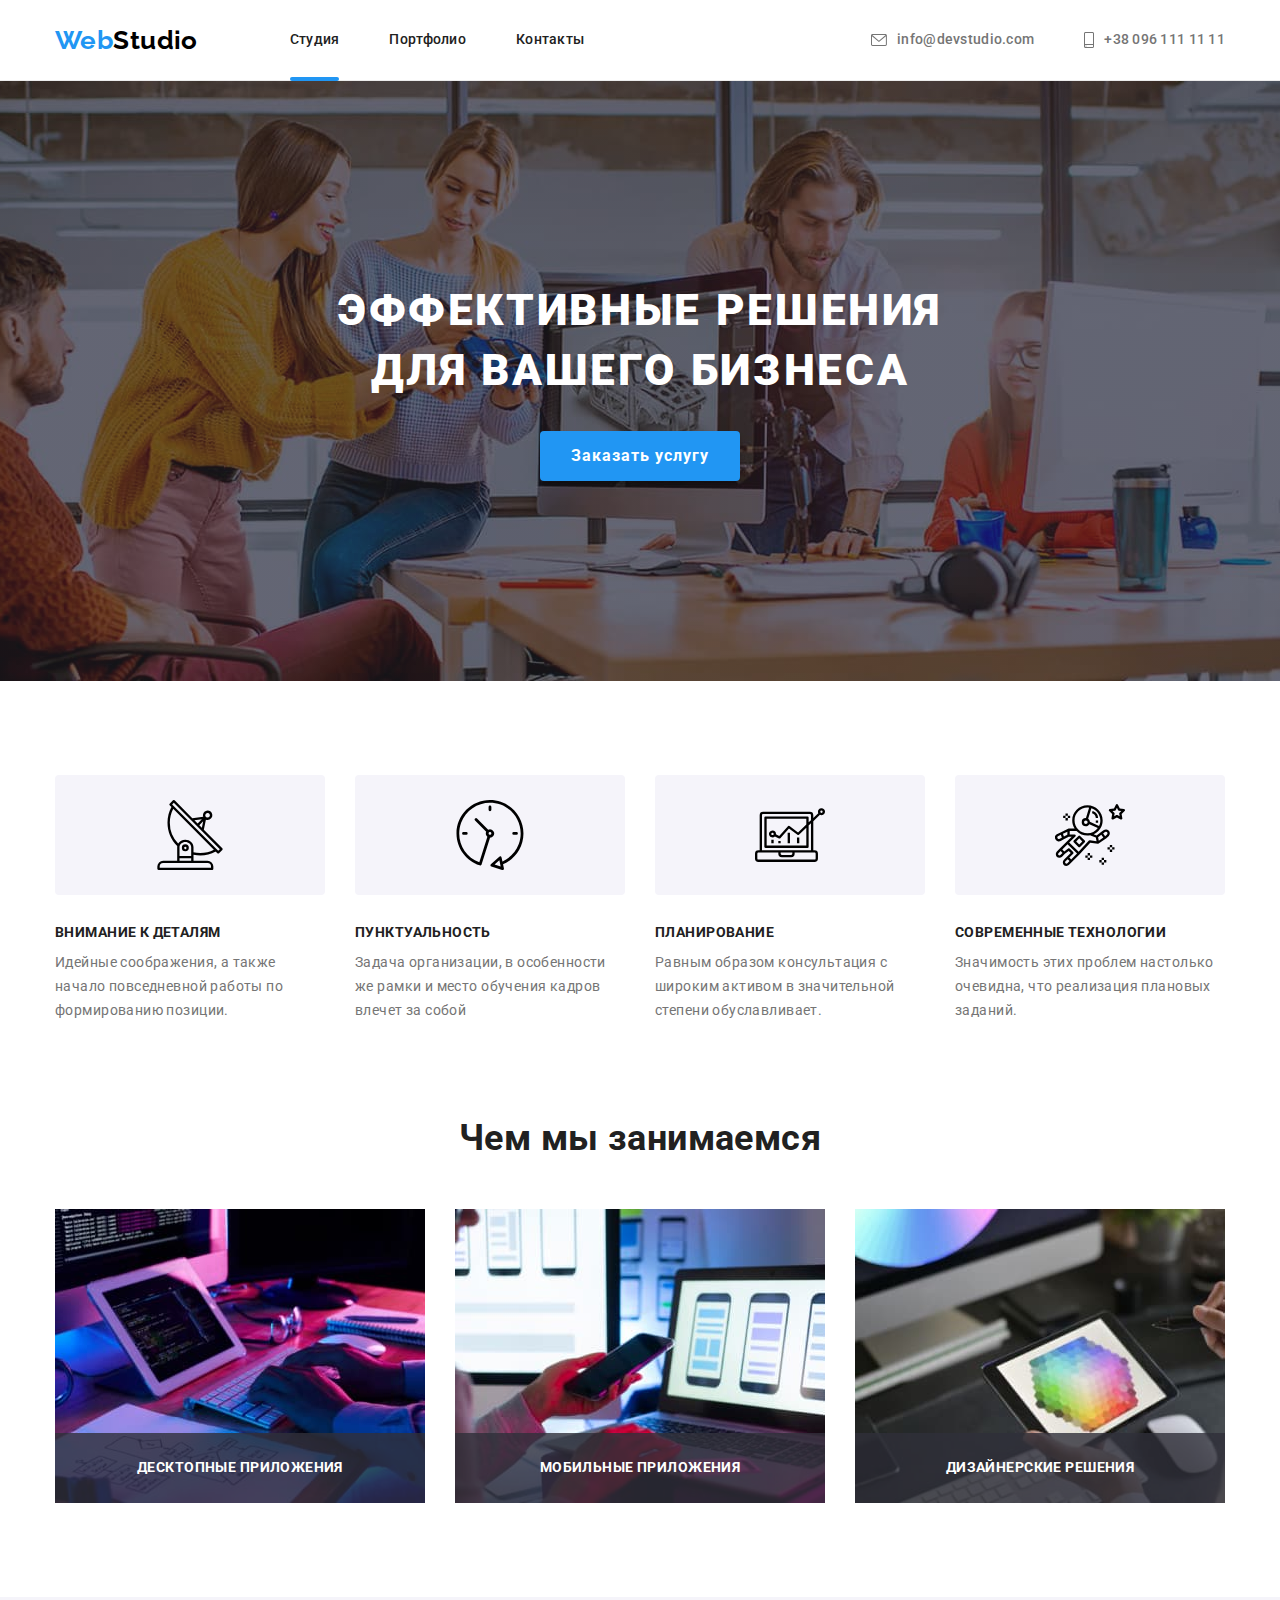
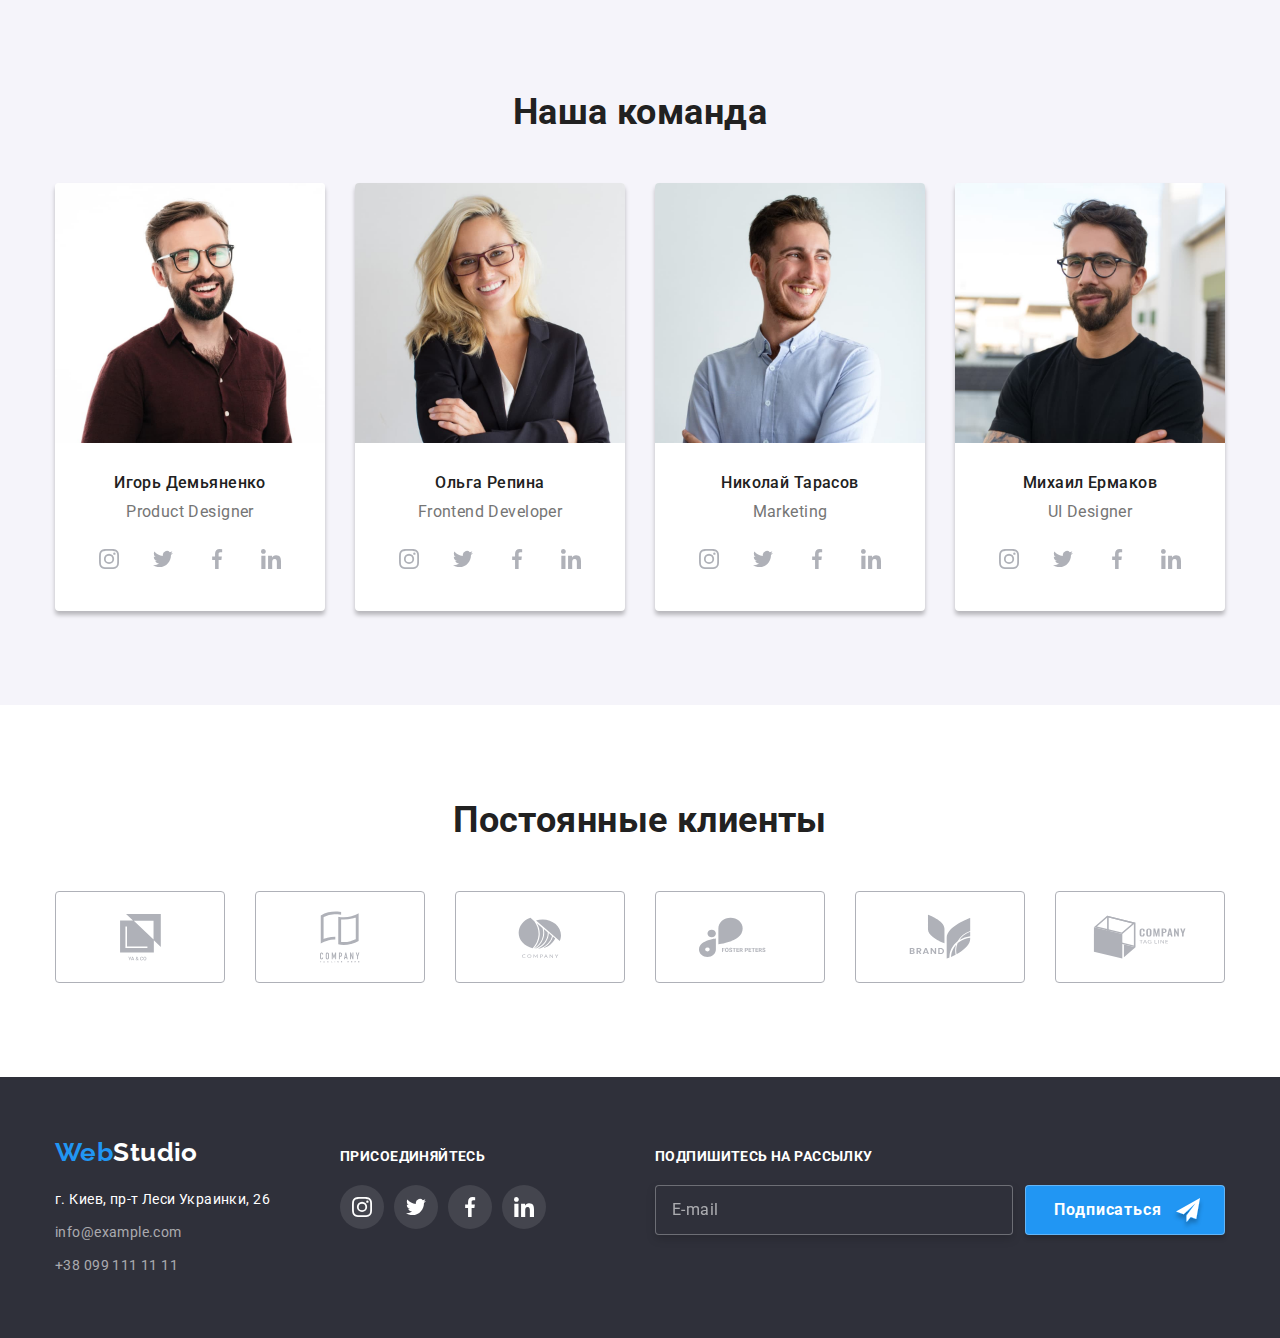
==== commit d82e4c72: "Sass" ====
--- a/index.html
+++ b/index.html
@@ -8,7 +8,7 @@
     <link rel="preconnect" href="https://fonts.gstatic.com" crossorigin>
     <link href="https://fonts.googleapis.com/css2?family=Raleway:wght@700&family=Roboto:wght@400;500;700;900&display=swap" rel="stylesheet">
     <link rel="stylesheet" href="https://cdnjs.cloudflare.com/ajax/libs/modern-normalize/1.1.0/modern-normalize.min.css">
-    <link rel="stylesheet" href="./css/styles.css">
+    <link rel="stylesheet" href="./css/main.min.css">
 </head>
 <body>
     <!-- Header -->
@@ -138,28 +138,28 @@
                             <p class="our-team__text" lang="en">Product Designer</p>
                             <ul class="social-list list">
                                 <li class="social-list__item">
-                                    <a href="" class="social-list__link">
+                                    <a href="" class="social-list__link our-team__social-list">
                                         <svg class="social-list__icon" width="20" height="20">
                                             <use href="./images/icons.svg#instagram"></use>
                                         </svg>
                                     </a>
                                 </li>
                                 <li class="social-list__item">
-                                    <a href="" class="social-list__link">
+                                    <a href="" class="social-list__link our-team__social-list">
                                         <svg class="social-list__icon" width="20" height="20">
                                             <use href="./images/icons.svg#twitter"></use>
                                         </svg>
                                     </a>
                                 </li>
                                 <li class="social-list__item">
-                                    <a href="" class="social-list__link">
+                                    <a href="" class="social-list__link our-team__social-list">
                                         <svg class="social-list__icon" width="20" height="20">
                                             <use href="./images/icons.svg#facebook"></use>
                                         </svg>
                                     </a>
                                 </li>
                                 <li class="social-list__item">
-                                    <a href="" class="social-list__link">
+                                    <a href="" class="social-list__link our-team__social-list">
                                         <svg class="social-list__icon" width="20" height="20">
                                             <use href="./images/icons.svg#linkedin"></use>
                                         </svg>
@@ -175,28 +175,28 @@
                             <p class="our-team__text" lang="en">Frontend Developer</p>
                             <ul class="social-list list">
                                 <li class="social-list__item">
-                                    <a href="" class="social-list__link">
+                                    <a href="" class="social-list__link our-team__social-list">
                                         <svg class="social-list__icon" width="20" height="20">
                                             <use href="./images/icons.svg#instagram"></use>
                                         </svg>
                                     </a>
                                 </li>
                                 <li class="social-list__item">
-                                    <a href="" class="social-list__link">
+                                    <a href="" class="social-list__link our-team__social-list">
                                         <svg class="social-list__icon" width="20" height="20">
                                             <use href="./images/icons.svg#twitter"></use>
                                         </svg>
                                     </a>
                                 </li>
                                 <li class="social-list__item">
-                                    <a href="" class="social-list__link">
+                                    <a href="" class="social-list__link our-team__social-list">
                                         <svg class="social-list__icon" width="20" height="20">
                                             <use href="./images/icons.svg#facebook"></use>
                                         </svg>
                                     </a>
                                 </li>
                                 <li class="social-list__item">
-                                    <a href="" class="social-list__link">
+                                    <a href="" class="social-list__link our-team__social-list">
                                         <svg class="social-list__icon" width="20" height="20">
                                             <use href="./images/icons.svg#linkedin"></use>
                                         </svg>
@@ -219,21 +219,21 @@
                                     </a>
                                 </li>
                                 <li class="social-list__item">
-                                    <a href="" class="social-list__link">
+                                    <a href="" class="social-list__link our-team__social-list">
                                         <svg class="social-list__icon" width="20" height="20">
                                             <use href="./images/icons.svg#twitter"></use>
                                         </svg>
                                     </a>
                                 </li>
                                 <li class="social-list__item">
-                                    <a href="" class="social-list__link">
+                                    <a href="" class="social-list__link our-team__social-list">
                                         <svg class="social-list__icon" width="20" height="20">
                                             <use href="./images/icons.svg#facebook"></use>
                                         </svg>
                                     </a>
                                 </li>
                                 <li class="social-list__item">
-                                    <a href="" class="social-list__link">
+                                    <a href="" class="social-list__link our-team__social-list">
                                         <svg class="social-list__icon" width="20" height="20">
                                             <use href="./images/icons.svg#linkedin"></use>
                                         </svg>
@@ -249,28 +249,28 @@
                             <p class="our-team__text" lang="en">UI Designer</p>
                             <ul class="social-list list">
                                 <li class="social-list__item">
-                                    <a href="" class="social-list__link">
+                                    <a href="" class="social-list__link our-team__social-list">
                                         <svg class="social-list__icon" width="20" height="20">
                                             <use href="./images/icons.svg#instagram"></use>
                                         </svg>
                                     </a>
                                 </li>
                                 <li class="social-list__item">
-                                    <a href="" class="social-list__link">
+                                    <a href="" class="social-list__link our-team__social-list">
                                         <svg class="social-list__icon" width="20" height="20">
                                             <use href="./images/icons.svg#twitter"></use>
                                         </svg>
                                     </a>
                                 </li>
                                 <li class="social-list__item">
-                                    <a href="" class="social-list__link">
+                                    <a href="" class="social-list__link our-team__social-list">
                                         <svg class="social-list__icon" width="20" height="20">
                                             <use href="./images/icons.svg#facebook"></use>
                                         </svg>
                                     </a>
                                 </li>
                                 <li class="social-list__item">
-                                    <a href="" class="social-list__link">
+                                    <a href="" class="social-list__link our-team__social-list">
                                         <svg class="social-list__icon" width="20" height="20">
                                             <use href="./images/icons.svg#linkedin"></use>
                                         </svg>
--- a/css/main.min.css
+++ b/css/main.min.css
@@ -0,0 +1,2 @@
+.visually-hidden{position:absolute;white-space:nowrap;width:1px;height:1px;overflow:hidden;border:0;padding:0;clip:rect(0 0 0 0);clip-path:inset(50%);margin:-1px}body{font-family:"Roboto",Tahoma,sans-serif;color:#212121;background-color:#fff;letter-spacing:0.03em;font-size:14px}p,h1,h2,h3,h4,h5,h6{margin:0}ul{padding-left:0;margin:0}img{display:block;max-width:100%;height:auto}.link{text-decoration:none}.list{list-style:none}.conteiner{width:1200px;padding-left:15px;padding-right:15px;margin:0 auto}.section{padding-top:94px;padding-bottom:94px}.btn{font-family:"Roboto";font-weight:700;font-size:16px;line-height:1.88;letter-spacing:0.06em;border-radius:4px;color:#fff;background-color:#2196F3;cursor:pointer;min-width:200px;height:50px}.title{margin-bottom:50px;font-size:36px;line-height:1.17;text-align:center}.social-list{display:flex;justify-content:space-between;margin-top:16px}.social-list__link{display:flex;justify-content:center;align-items:center;width:44px;height:44px;border-radius:50%}.social-list__link:hover,.social-list__link:focus{background-color:#2196F3;fill:#fff}.header{border-bottom:1px solid #ECECEC}.main-nav{display:flex;align-items:center;justify-content:space-between}.navigation{display:flex;align-items:center}.navigation-list{display:flex;margin-left:92px}.navigation-list__item:not(:last-child){margin-right:50px}.navigation-list__link{position:relative;display:block;padding-top:32px;padding-bottom:32px;font-weight:500;line-height:1.14;letter-spacing:0.02em;color:#212121;transition:color 250ms cubic-bezier(0.4, 0, 0.2, 1)}.navigation-list__link:hover,.navigation-list__link:focus{color:#2196F3}.current::after{content:"";display:block;position:absolute;bottom:-1px;height:4px;width:100%;border-radius:2px;background-color:#2196F3}.info-list{display:flex}.info-list__item:not(:last-child){margin-right:50px}.info-list__svg{margin-right:10px}.info-list__link{display:flex;align-items:center;padding-top:32px;padding-bottom:32px;font-weight:500;line-height:1.14;letter-spacing:0.02em;color:#757575;fill:#757575;transition:color 250ms cubic-bezier(0.4, 0, 0.2, 1),fill 250ms cubic-bezier(0.4, 0, 0.2, 1)}.info-list__link:hover,.info-list__link:focus{color:#2196F3;fill:#2196F3}.logo{font-family:"Raleway";font-weight:700;font-size:26px;line-height:1.19;color:#000}.logo__accent{color:#2196F3}.hero{padding-top:200px;padding-bottom:200px;text-align:center;height:600px;max-width:1600px;margin-left:auto;margin-right:auto;background-color:#2F303A;background-image:linear-gradient(rgba(47,48,58,0.4), rgba(47,48,58,0.4)),url(../images/hero.jpg);background-repeat:no-repeat;background-size:cover;background-position:center}.hero__title{width:696px;margin:0 auto;margin-bottom:30px;font-weight:900;font-size:44px;line-height:1.36;letter-spacing:0.06em;text-transform:uppercase;color:#fff}.hero .hero__btn{border:none;box-shadow:0px 4px 4px rgba(0,0,0,0.25)}.about-us__list{display:flex}.about-us__item{width:270px}.about-us__item:not(:last-child){margin-right:30px}.about-us__icon{display:flex;justify-content:center;align-items:center;height:120px;background-color:#F5F4FA;border-radius:4px;margin-bottom:30px}.about-us__title{margin-bottom:10px;font-size:14px;line-height:1.14;text-transform:uppercase}.about-us__text{line-height:1.71;color:#757575}.our-work{padding-bottom:94px}.our-work__list{display:flex}.our-work__item:not(:last-child){margin-right:30px}.our-work__item{position:relative}.our-work__content{display:flex;justify-content:center;align-items:center;position:absolute;bottom:0;left:0;width:100%;height:70px;background-color:rgba(47,48,58,0.8)}.our-work__text{font-weight:700;line-height:1.14;text-transform:uppercase;color:#fff}.our-team{background-color:#F5F4FA}.our-team__list{display:flex}.our-team__item{width:270px;border-radius:4px;overflow:hidden;background-color:#fff;box-shadow:0px 4px 4px 0px rgba(0,0,0,0.25)}.our-team__item:not(:last-child){margin-right:30px}.our-team__info{padding-top:30px;padding-bottom:30px;padding-right:32px;padding-left:32px;text-align:center}.our-team__name{margin-bottom:10px;font-weight:500;font-size:16px;line-height:1.19}.our-team__text{font-size:16px;line-height:1.19;color:#757575}.our-team__social-list{fill:#AFB1B8;transition:background-color 250ms cubic-bezier(0.4, 0, 0.2, 1),fill 250ms cubic-bezier(0.4, 0, 0.2, 1)}.client__list{display:flex}.client__link{display:flex;justify-content:center;align-items:center;width:170px;height:92px;border-radius:4px;fill:#AFB1B8;border:1px solid #AFB1B8;transition:border 250ms cubic-bezier(0.4, 0, 0.2, 1),fill 250ms cubic-bezier(0.4, 0, 0.2, 1)}.client__link:hover,.client__link:focus{border:1px solid #2196F3;fill:#2196F3}.client__item:not(:last-child){margin-right:30px}.footer{background-color:#2F303A;padding-top:60px;padding-bottom:60px}.footer__conteiner{display:flex;align-items:baseline}.footer__logo{color:#fff}.footer__title{font-weight:700;line-height:1.14;text-transform:uppercase;color:#FFFFFF;margin-bottom:20px}.address{margin-top:20px}.address__item:not(:last-child){margin-bottom:9px}.address__text{font-style:normal;line-height:1.71;color:#fff}.address__link{font-style:normal;line-height:1.71;color:rgba(255,255,255,0.6)}.subscription{margin-left:70px;margin-right:auto}.subscription__list{display:flex}.subscription__item:not(:last-child){margin-right:10px}.subscription__link{fill:#fff;background-color:rgba(255,255,255,0.1);transition:background-color 250ms cubic-bezier(0.4, 0, 0.2, 1)}.subscription__link:hover,.subscription__link:focus{background-color:#2196F3}.send__form{display:flex}.send__form input::placeholder{font-family:#2196F3;font-style:normal;font-weight:400;font-size:16px;line-height:1.25;align-items:center;letter-spacing:0.03em;color:rgba(255,255,255,0.6)}.send__input{width:358px;height:50px;border:1px solid rgba(255,255,255,0.3);filter:drop-shadow(0px 4px 4px rgba(0,0,0,0.15));border-radius:4px;background-color:#2F303A;padding-left:16px;color:#fff}.send__btn{border:1px solid rgba(255,255,255,0.3);box-shadow:0px 4px 4px rgba(0,0,0,0.15);margin-left:12px}.send__text{display:flex;justify-content:center;align-items:center}.send__text::after{content:url(../images/icon-send.svg);width:24px;height:24px;margin-left:10px}.backdrop{position:fixed;width:100%;height:100%;top:0;left:0;background-color:rgba(0,0,0,0.2);opacity:1;transition:opacity 250ms cubic-bezier(0.4, 0, 0.2, 1)}.modal{width:528px;background-color:#fff;border-radius:4px;box-shadow:0px 4px 4px rgba(0,0,0,0.25);position:absolute;top:50%;left:50%;transform:translate(-50%, -50%) scale(1, 1);transition:transform 250ms cubic-bezier(0.4, 0, 0.2, 1);padding:40px}.modal__title{font-weight:700;font-size:20px;line-height:1.15;text-align:center;margin-bottom:12px}.close-btn{position:absolute;top:8px;right:8px;display:flex;justify-content:center;align-items:center;width:30px;height:30px;background-color:#fff;border-radius:50%;border:1px solid rgba(0,0,0,0.1);transition:fill 250ms cubic-bezier(0.4, 0, 0.2, 1)}.close-btn:hover,.close-btn:focus{fill:#2196F3}.form{width:448px}.form__group{display:flex;flex-direction:column}.form__group:not(:last-child){margin-bottom:10px}.form__group:last-child{margin-bottom:20px}.form__text{font-size:12px;line-height:1.17;letter-spacing:0.01em;margin-bottom:4px;color:#757575}.form__part{position:relative}.form__input{padding:11px 42px;border:1px solid rgba(33,33,33,0.2);border-radius:4px;width:100%;transition:outline-color 250ms cubic-bezier(0.4, 0, 0.2, 1)}.form__svg{position:absolute;top:50%;left:12px;transform:translateY(-50%);transition:fill 250ms cubic-bezier(0.4, 0, 0.2, 1)}.form__textarea:focus,.form__input:focus{outline-color:#2196F3}.form__input:focus+.form__svg{fill:#2196F3}.form__textarea{resize:none;width:100%;height:120px;border:1px solid rgba(33,33,33,0.2);border-radius:4px;padding:12px 16px;transition:outline-color 250ms cubic-bezier(0.4, 0, 0.2, 1)}.form__textarea::placeholder{font-family:"Roboto";font-style:normal;font-weight:400;font-size:12px;line-height:14px;letter-spacing:0.01em;color:rgba(117,117,117,0.5)}.checkbox{text-align:center}.checkbox__input{position:absolute;width:1px;height:1px;margin:-1px;border:0;padding:0;clip:rect(0 0 0 0);overflow:hidden}.checkbox__text{line-height:1.71;color:#757575}.checkbox__text::before{content:" ";display:inline-block;width:16px;height:15px;margin-right:8px;border:2px solid #212121;vertical-align:middle}.checkbox__link{line-height:1.71;color:#2196F3;text-decoration-line:underline}.checkbox__input:checked+.checkbox__label .checkbox__text::before{background-color:#2196F3;background-image:url(../images/iconcheck.svg);border:2px solid #2196F3}.form__btn{text-align:center;margin-top:30px}.form__btn--send{border:none;box-shadow:0px 4px 4px rgba(0,0,0,0.15);transition:background-color 250ms cubic-bezier(0.4, 0, 0.2, 1)}.form__btn--send:hover,.form__btn--send:focus{background-color:#188CE8}.is-hidden{opacity:0;visibility:hidden;pointer-events:none}.is-hidden .modal{transform:translate(-50%, -50%) scale(0.1, 0.1)}.menu{display:flex;justify-content:center;margin-bottom:50px}.menu__item:not(:last-child){margin-right:8px}.menu__btn{cursor:pointer;border:none;border-radius:4px;padding:6px 22px;font-family:"Roboto";font-weight:500;font-size:16px;line-height:1.62;color:#212121;background-color:#F5F4FA;transition:background-color 250ms cubic-bezier(0.4, 0, 0.2, 1),color 250ms cubic-bezier(0.4, 0, 0.2, 1),box-shadow 250ms cubic-bezier(0.4, 0, 0.2, 1)}.menu__btn:hover,.menu__btn:focus{color:#fff;background-color:#2196F3;box-shadow:0px 4px 4px 0px rgba(0,0,0,0.25)}.portfolio__list{display:flex;flex-wrap:wrap;margin-left:-30px;margin-top:-30px}.portfolio__item{flex-basis:calc(100%/3-30px);margin-left:30px;margin-top:30px}.portfolio__link{display:block;transition:overflow 250ms cubic-bezier(0.4, 0, 0.2, 1),border-radius 250ms cubic-bezier(0.4, 0, 0.2, 1),box-shadow 250ms cubic-bezier(0.4, 0, 0.2, 1)}.portfolio__link:hover,.portfolio__link:focus{overflow:hidden;border-radius:4px;box-shadow:0px 4px 4px 0px rgba(0,0,0,0.25)}.portfolio__overlay{position:relative;overflow:hidden}.portfolio__text{position:absolute;left:0;top:0;width:100%;height:100%;padding:63px 24px;background-color:rgba(33,150,243,0.9);font-size:18px;line-height:1.56;letter-spacing:0.03em;color:#FFFFFF;transform:translateY(101%);transition:transform 250ms cubic-bezier(0.4, 0, 0.2, 1)}.portfolio__link:hover .portfolio-overlay-text{transform:translateY(0)}.portfolio__info{padding:20px 24px;border-right:1px solid #eee;border-bottom:1px solid #eee;border-left:1px solid #eee}.portfolio__title{margin-bottom:4px;font-weight:700;font-size:18px;line-height:2;letter-spacing:0.06em;color:#212121}.portfolio__name{font-size:16px;line-height:1.88;color:#757575}
+/*# sourceMappingURL=main.min.css.map */